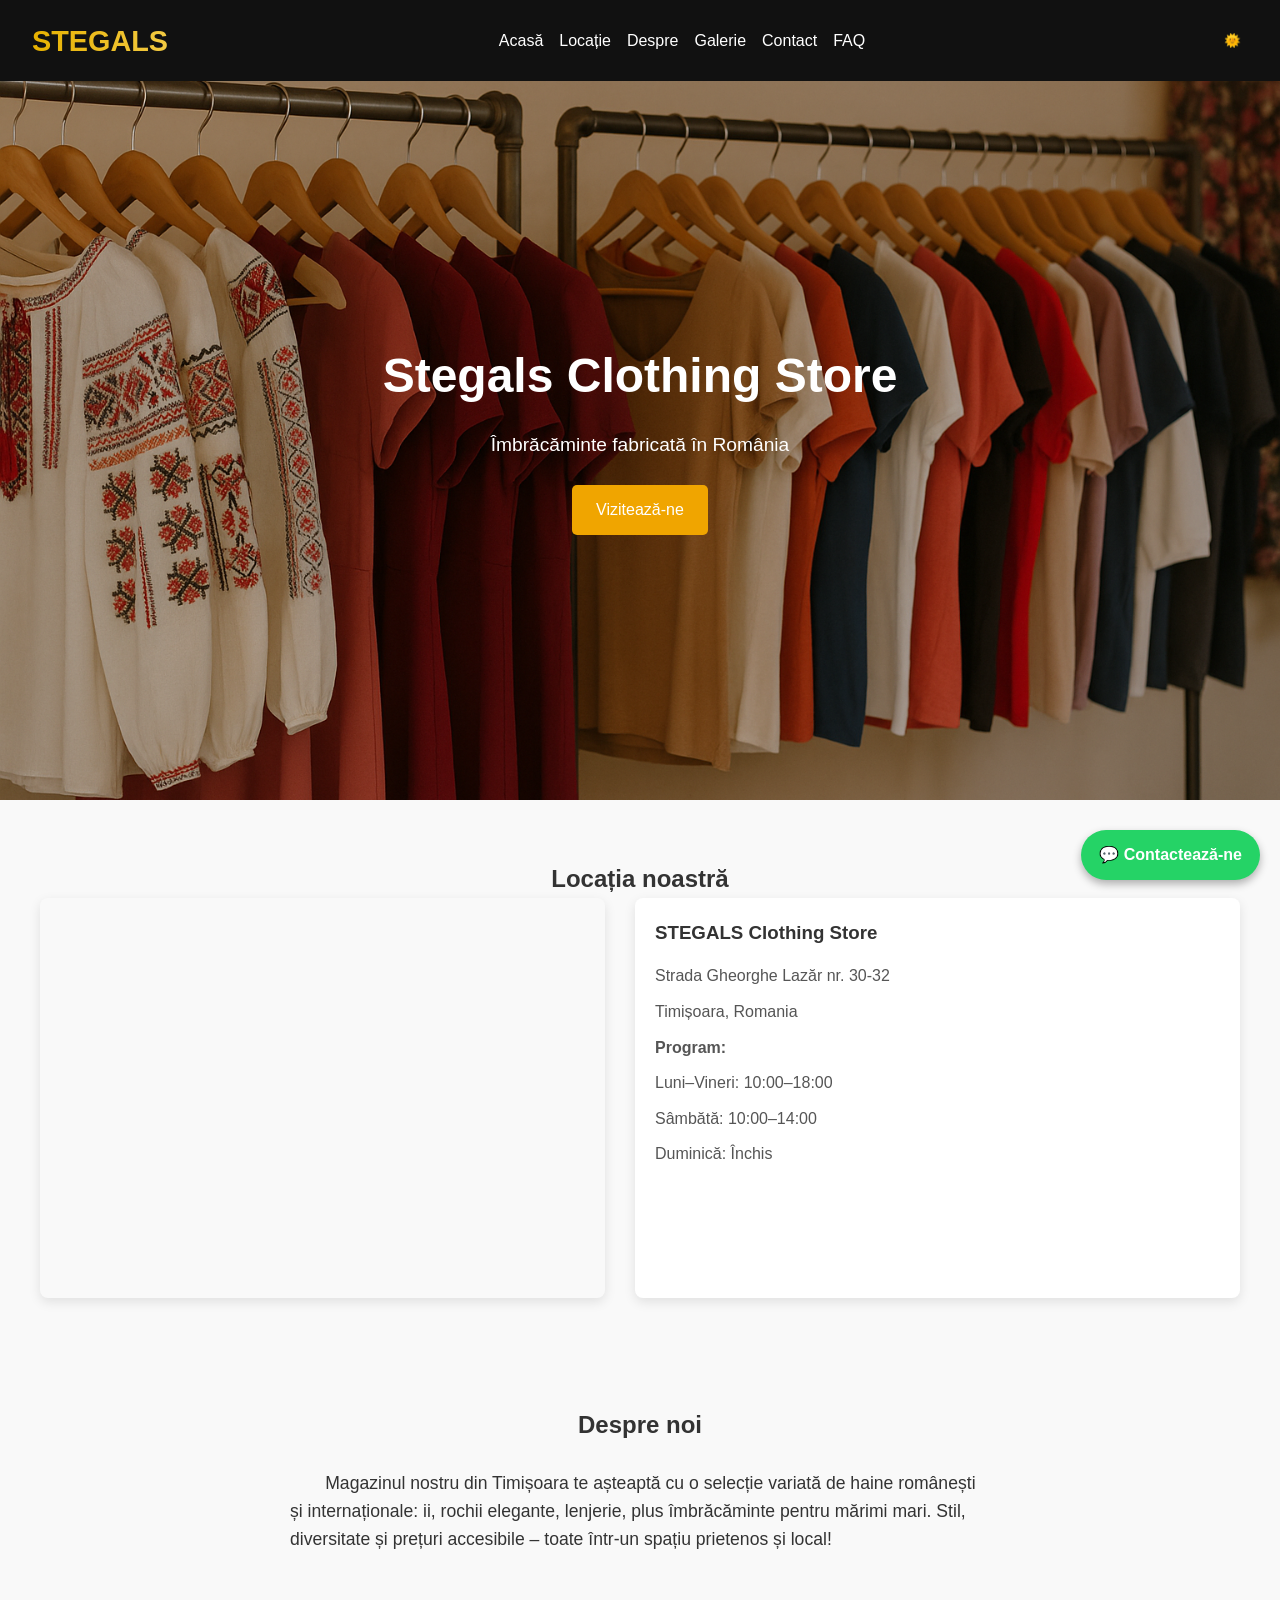
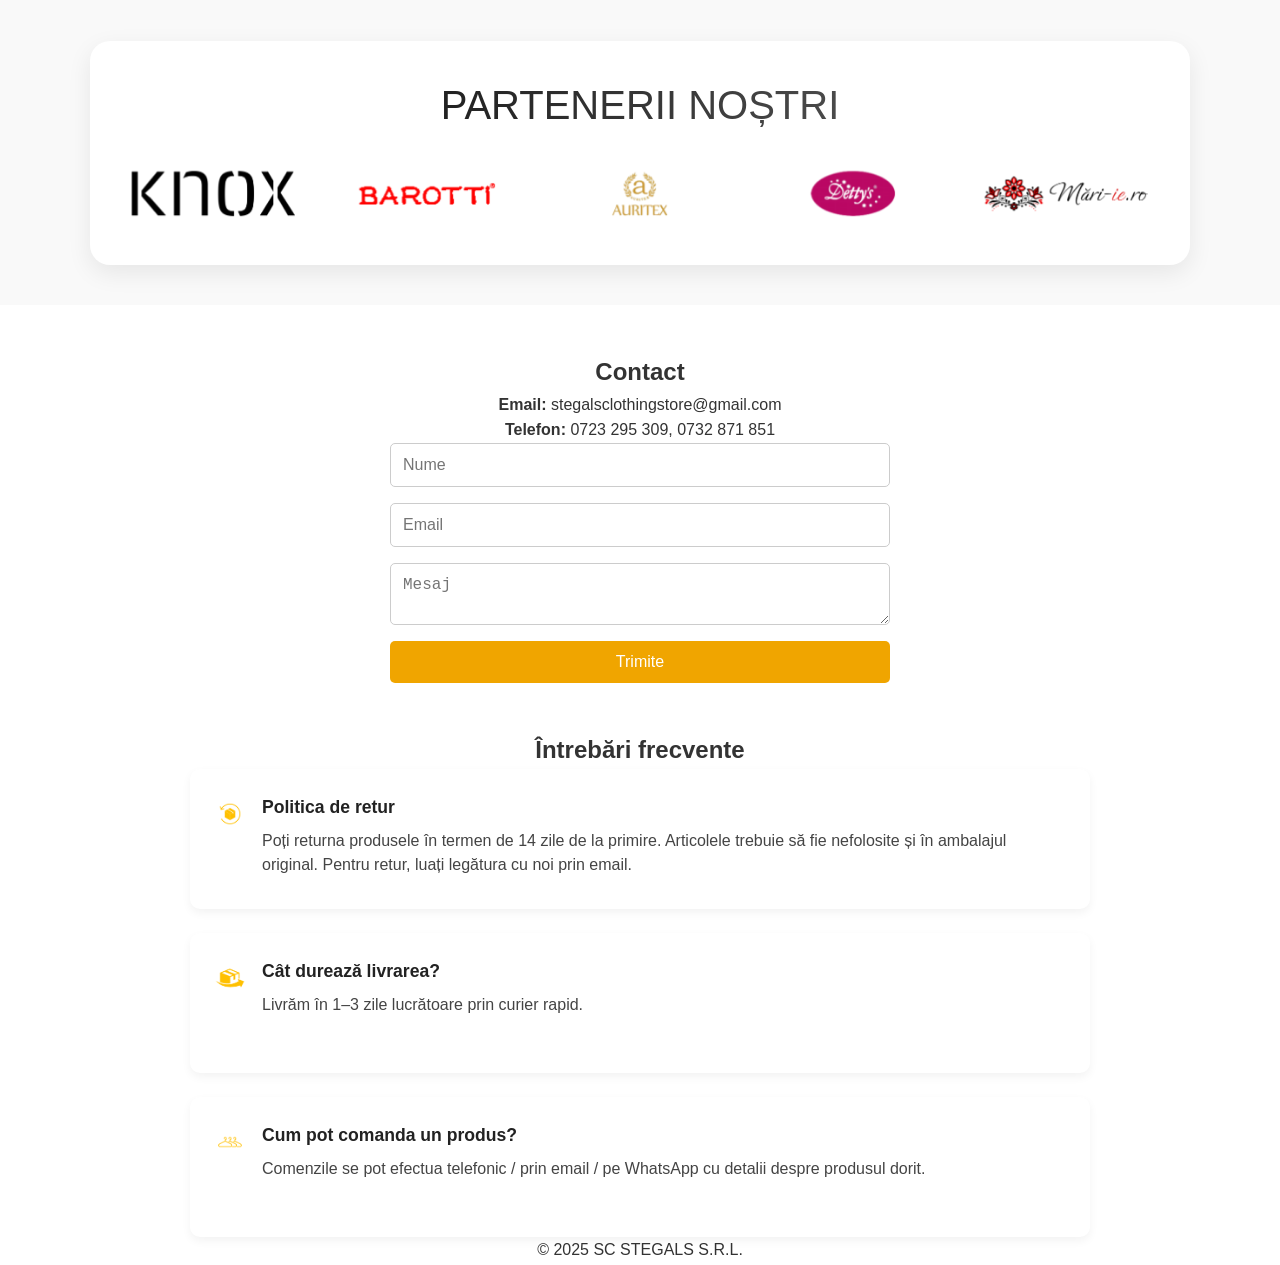
==== index.html @ 2f353198 "." ====
<!DOCTYPE html>
<html lang="ro">

<head>
  <meta charset="UTF-8" />
  <meta name="viewport" content="width=device-width, initial-scale=1.0" />
  <title>STEGALS</title>
  <link rel="stylesheet" href="styles.css" />
  <link rel="icon" type="image/png" href="transplogos.png" />
  <link href="https://cdn.jsdelivr.net/npm/aos@2.3.4/dist/aos.css" rel="stylesheet">
  <link rel="stylesheet" href="https://cdn.jsdelivr.net/npm/swiper@11/swiper-bundle.min.css" />
</head>

<body>
  <header class="navbar" data-aos="fade-down">
    <div class="logo">STEGALS</div>
    <nav class="nav-links">
      <a href="#home">Acasă</a>
      <a href="#location">Locație</a>
      <a href="#about">Despre</a>
      <a href="#galerie">Galerie</a>
      <a href="#contact">Contact</a>
      <a href="#faq">FAQ</a>
    </nav>
    <div class="nav-controls">
      <button id="darkToggle" class="dark-toggle" aria-label="Comută mod întunecat">🌞</button>
      <button class="hamburger mobile-only" aria-label="Deschide meniul">&#9776;</button>
    </div>
  </header>

  <!-- Mobile nav overlay -->
  <div class="mobile-nav-overlay" id="navOverlay"></div>

  <main>
    <!-- Hero Section -->
    <section id="home" class="hero" data-aos="fade-up">
      <div class="hero-content">
        <h1>Stegals Clothing Store</h1>
        <p>Îmbrăcăminte fabricată în România</p>
        <a href="#location" class="btn">Vizitează-ne</a>
      </div>
    </section>

    <!-- Location Section -->
    <section id="location" class="map-section" data-aos="zoom-in">
      <h2>Locația noastră</h2>
      <div class="map-container">
        <iframe src="https://www.google.com/maps/embed?pb=!1m18!1m12!1m3!1d2783.144431801724!2d21.2150742!3d45.7605737!2m3!1f0!2f0!3f0!3m2!1i1024!2i768!4f13.1!3m3!1m2!1s0x4745672cb29b4b4d%3A0xcd56ae5315463798!2sStegals!5e0!3m2!1sen!2sro!4v1620000000000!5m2!1sen!2sro" width="100%" height="400" style="border:0;" allowfullscreen loading="lazy"></iframe>
        <div class="location-info">
          <h3>STEGALS Clothing Store</h3>
          <p>Strada Gheorghe Lazăr nr. 30-32</p>
          <p>Timișoara, Romania</p>
          <p><strong>Program:</strong></p>
          <p>Luni–Vineri: 10:00–18:00</p>
          <p>Sâmbătă: 10:00–14:00</p>
          <p>Duminică: Închis</p>
        </div>
      </div>
    </section>

    <!-- About -->
    <section id="about" class="about" data-aos="fade-up">
      <h2>Despre noi</h2>
      <p>
        Magazinul nostru din Timișoara te așteaptă cu o selecție variată de haine românești și internaționale: ii, rochii elegante, lenjerie, plus îmbrăcăminte pentru mărimi mari. Stil, diversitate și prețuri accesibile – toate într-un spațiu prietenos și local!
      </p>
    </section>

    <!-- Brand Carousel -->
    <section id="brands" class="brand-carousel" data-aos="fade-up">
      <div class="carousel-card">
        <h2>PARTENERII NOȘTRI</h2>
        <div class="swiper mySwiper">
          <div class="swiper-wrapper">
            <div class="swiper-slide"><img src="piera.png" alt="Piera" /></div>
            <div class="swiper-slide"><img src="knox.png" alt="Knox" /></div>
            <div class="swiper-slide"><img src="barotti.png" alt="Barotti" /></div>
            <div class="swiper-slide"><img src="auritex.png" alt="Auritex" /></div>
            <div class="swiper-slide"><img src="dettys.png" alt="Dettys" /></div>
            <div class="swiper-slide"><img src="marie.png" alt="marie-ie" /></div>
            <div class="swiper-slide"><img src="torobisi.png" alt="Torobisi" /></div>
            <div class="swiper-slide"><img src="andu.png" alt="andu" /></div>
          </div>
        </div>
      </div>
    </section>

    <!-- Contact -->
    <section id="contact" class="contact" data-aos="fade-up">
      <h2>Contact</h2>
      <div class="contact-details">
        <p><strong>Email:</strong> <a href="mailto:stegalsclothingstore@gmail.com">stegalsclothingstore@gmail.com</a></p>
        <p><strong>Telefon:</strong> <a href="tel:0723295309">0723 295 309</a>, <a href="tel:0732871851">0732 871 851</a></p>
      </div>

      <div id="form-notification" class="notification hidden">
        <span id="notification-message"></span>
      </div>

      <form id="myForm" action="https://formspree.io/f/mldnzagr" method="POST">
        <input type="text" name="name" placeholder="Nume" required />
        <input type="email" name="email" placeholder="Email" required />
        <textarea name="message" placeholder="Mesaj" required></textarea>
        <button type="submit">Trimite</button>
      </form>
    </section>

    <!-- FAQ -->
    <section id="faq" class="faq">
      <h2 class="faq-h2">Întrebări frecvente</h2>
      <div class="faq-list">
        <div class="faq-item">
          <img src="return.png" alt="Return" class="faq-image">
          <div class="faq-text">
            <h3>Politica de retur</h3>
            <p>Poți returna produsele în termen de 14 zile de la primire. Articolele trebuie să fie nefolosite și în ambalajul original. Pentru retur, luați legătura cu noi prin email.</p>
          </div>
        </div>
        <div class="faq-item">
          <img src="shipping.png" alt="Delivery" class="faq-image">
          <div class="faq-text">
            <h3>Cât durează livrarea?</h3>
            <p>Livrăm în 1–3 zile lucrătoare prin curier rapid.</p>
          </div>
        </div>
        <div class="faq-item">
          <img src="produs.png" alt="Order" class="faq-image">
          <div class="faq-text">
            <h3>Cum pot comanda un produs?</h3>
            <p>Comenzile se pot efectua telefonic / prin email / pe WhatsApp cu detalii despre produsul dorit.</p>
          </div>
        </div>
      </div>
    </section>
  </main>

  <!-- Footer -->
  <footer style="text-align: center;">
    <p>&copy; 2025 SC STEGALS S.R.L.</p>
  </footer>

  <!-- WhatsApp CTA -->
  <a href="https://wa.me/40732871851" class="whatsapp-float" target="_blank" aria-label="Contactează-ne pe WhatsApp">
    💬 Contactează-ne
  </a>

  <!-- JS Dependencies -->
  <script src="https://cdn.jsdelivr.net/npm/aos@2.3.4/dist/aos.js"></script>
  <script src="https://cdn.jsdelivr.net/npm/swiper@11/swiper-bundle.min.js"></script>

  <!-- AOS Init -->
  <script>AOS.init();</script>

  <!-- Swiper Init -->
  <script>
    const swiper = new Swiper(".mySwiper", {
      slidesPerView: 3,
      spaceBetween: 30,
      loop: true,
      autoplay: {
        delay: 2000,
        disableOnInteraction: false,
      },
      grabCursor: true,
      simulateTouch: true,
      breakpoints: {
        640: { slidesPerView: 2 },
        768: { slidesPerView: 3 },
        1024: { slidesPerView: 5 },
      },
    });
  </script>

  <!-- Dark Mode Toggle -->
  <script>
    const toggle = document.getElementById("darkToggle");
    const body = document.body;

    if (localStorage.getItem("darkMode") === "true") {
      body.classList.add("dark");
      toggle.textContent = "🌙";
    }

    toggle.addEventListener("click", () => {
      body.classList.toggle("dark");
      const isDark = body.classList.contains("dark");
      toggle.textContent = isDark ? "🌙" : "🌞";
      localStorage.setItem("darkMode", isDark);
    });
  </script>

  <!-- Contact Form Handler -->
  <script>
    document.getElementById('myForm').addEventListener('submit', function (e) {
      e.preventDefault();
      const notification = document.getElementById('form-notification');
      const message = document.getElementById('notification-message');

      fetch(this.action, {
        method: 'POST',
        body: new FormData(this),
        headers: { 'Accept': 'application/json' }
      })
        .then(response => {
          if (response.ok) {
            notification.className = 'notification success show';
            message.textContent = 'Mesaj trimis cu succes! ✓';
            this.reset();
          } else {
            notification.className = 'notification error show';
            message.textContent = 'Eroare la trimitere. Încercați din nou.';
          }
          setTimeout(() => notification.classList.remove('show'), 5000);
        })
        .catch(() => {
          notification.className = 'notification error show';
          message.textContent = 'Eroare de conexiune. Încercați mai târziu.';
          setTimeout(() => notification.classList.remove('show'), 5000);
        });
    });
  </script>

  <!-- Mobile Nav Toggle -->
  <script>
    const hamburger = document.querySelector('.hamburger');
    const navLinks = document.querySelector('.nav-links');
    const navOverlay = document.getElementById('navOverlay');
    const navItems = document.querySelectorAll('.nav-links a');

    function toggleNav(open) {
      navLinks.classList.toggle('active', open);
      navOverlay.classList.toggle('active', open);
      document.body.style.overflow = open ? 'hidden' : '';
    }

    hamburger.addEventListener('click', () => {
      const isOpen = !navLinks.classList.contains('active');
      toggleNav(isOpen);
    });

    navOverlay.addEventListener('click', () => {
      toggleNav(false);
    });

    navItems.forEach(link => {
      link.addEventListener('click', () => {
        toggleNav(false);
      });
    });
  </script>

</body>

</html>
---- styles.css ----
/* Smooth Scroll */
html {
  scroll-behavior: smooth;
  scroll-padding-top: 80px; /* Keeps content from hiding under navbar */
}

/* Reset & Base */
*, *::before, *::after {
  margin: 0;
  padding: 0;
  box-sizing: border-box;
  transition: background-color 0.4s ease, color 0.4s ease, border-color 0.4s ease, box-shadow 0.4s ease, transform 0.3s ease;
}

body.dark .dark-toggle {
  background-image: url('moon.png') !important;
}
header.navbar {
  backface-visibility: hidden;
  transform: translateZ(0); /* or translate3d(0,0,0) */
}

body {
  font-family: 'Segoe UI', sans-serif;
  line-height: 1.6;
  color: #333;
  background-color: #fff;
  padding-top: 80px; /* Prevents hero being hidden by navbar */
}

a {
  text-decoration: none;
  color: inherit;
}

/* Navbar */
.navbar {
  position: fixed;
  top: 0;
  left: 0;
  width: 100%;
  z-index: 1000;
  display: flex;
  align-items: center;
  justify-content: space-between;
  background: #111;
  padding: 1.1rem 2rem;
  color: #fff;
}

.navbar-content {
  display: flex;
  align-items: center;
  justify-content: space-between;
  width: 100%;
}

.nav-left, .nav-right {
  flex: 1;
  display: flex;
  align-items: center;
}

.nav-center {
  flex: 1;
  display: flex;
  justify-content: center;
}

.nav-right {
  justify-content: flex-end;
}

.logo {
  font-size: 1.8rem;
  font-weight: bold;
  background: linear-gradient(90deg, #e7b100, #ffe385, #e7b100);
  background-size: 400% auto;
  background-clip: text;
  -webkit-background-clip: text;
  -webkit-text-fill-color: transparent;
  animation: shine 6s linear infinite;
}

.nav-links {
  list-style: none;
  display: flex;
  gap: 1.0rem;
  justify-content: right;
  padding-right: 20px;
}

.nav-links a {
  color: #fff;
}

.nav-links a:hover {
  color: #f0a500;
}

.dark-toggle {
  width: 32px;
  height: 32px;
  background-size: contain;
  background-repeat: no-repeat;
  background-position: center;
  border: none;
  cursor: pointer;
  background-color: transparent !important;

}



.dark-toggle:hover {
  transform: scale(1.1);
  opacity: 1;
}


/* Hero Section */
.hero {
  position: relative;
  background: url('lion.png') center/cover no-repeat;
  background-attachment: fixed;
  height: 80vh;
  display: flex;
  align-items: center;
  justify-content: center;
  text-align: center;
  color: white;
  padding: 2rem;
  scroll-margin-top: 80px;
}

.hero::after {
  content: '';
  position: absolute;
  inset: 0;
  background-color: rgba(0, 0, 0, 0);
  z-index: 0;
}

.hero-content {
  position: relative;
  z-index: 1;
  max-width: 600px;
}

.hero h1 {
  font-size: 3rem;
  margin-bottom: 1rem;
}

.hero p {
  font-size: 1.2rem;
  margin-bottom: 1.5rem;
}

.hero .btn,
.contact button {
  display: inline-block;
  padding: 0.75rem 1.5rem;
  background: #f0a500;
  color: #fff;
  border: none;
  border-radius: 5px;
  font-size: 1rem;
  cursor: pointer;
  position: relative;
  overflow: hidden;
  z-index: 1;
}

.hero .btn:hover,
.contact button:hover {
  background: #cf8600;
}

.hero .btn::after,
.contact button::after {
  content: "";
  position: absolute;
  top: 0;
  left: 0;
  width: 100%;
  height: 100%;
  background: radial-gradient(circle, #fff3, transparent 70%);
  transform: scale(0);
  transition: transform 0.4s ease;
  z-index: -1;
}

.hero .btn:hover::after,
.contact button:hover::after {
  transform: scale(2);
}

/* Scroll margin for all sections */
section {
  scroll-margin-top: 80px;
}

/* About Section */
.about {
  padding: 3rem 2rem;
  background: #f9f9f9;
  text-align: center;
}

.about h2 {
  margin-bottom: 1.5rem;
}

.about p {
  text-align: left;
  max-width: 700px;
  margin: 0 auto;
  font-size: 1.1rem;
  text-indent: 2em;
}

/* Contact Section */
.contact {
  padding: 3rem 2rem;
  text-align: center;
}

.contact form {
  max-width: 500px;
  margin: 0 auto;
  display: grid;
  gap: 1rem;
}

.contact input,
.contact textarea {
  padding: 0.75rem;
  border: 1px solid #ccc;
  border-radius: 5px;
  font-size: 1rem;
}

/* Map Section */
.map-section {
  padding: 60px 20px;
  background: #f9f9f9;
  text-align: center;
}

.map-container {
  max-width: 1200px;
  margin: 0 auto;
  display: flex;
  flex-wrap: wrap;
  gap: 30px;
  justify-content: center;
}

.map-container iframe {
  flex: 1;
  min-width: 300px;
  border-radius: 8px;
  box-shadow: 0 4px 12px rgba(0, 0, 0, 0.1);
}

.location-info {
  flex: 1;
  min-width: 300px;
  text-align: left;
  padding: 20px;
  background: white;
  border-radius: 8px;
  box-shadow: 0 4px 12px rgba(0, 0, 0, 0.1);
}

.location-info h3 {
  color: #333;
  margin-bottom: 15px;
}

.location-info p {
  margin: 10px 0;
  color: #555;
}

/* FAQ Section */
.faq-list {
  display: grid;
  gap: 1.5rem;
  max-width: 900px;
  margin: 0 auto;
}

.faq-item {
  display: flex;
  align-items: flex-start;
  gap: 1rem;
  background: white;
  padding: 1.5rem;
  border-radius: 10px;
  box-shadow: 0 4px 10px rgba(0,0,0,0.05);
  min-height: 140px;
}

.faq-image {
  width: 32px;
  height: 32px;
  margin-top: 5px;
}

.faq-text h3 {
  margin: 0 0 0.5rem;
  font-size: 1.1rem;
  font-weight: 600;
  color: #222;
}

.faq-text p {
  margin: 0;
  color: #444;
  font-size: 1rem;
  line-height: 1.5;
}

.faq-h2{
  display: flex;
  justify-content: center;
}


/* WhatsApp Floating Button */
.whatsapp-float {
  position: fixed;
  bottom: 20px;
  right: 20px;
  background-color: #25D366;
  color: white;
  padding: 12px 18px;
  border-radius: 30px;
  font-weight: bold;
  text-decoration: none;
  box-shadow: 0 4px 8px rgba(0, 0, 0, 0.3);
  transition: background-color 0.3s ease;
  z-index: 1000;
}

.whatsapp-float:hover {
  background-color: #1DA851;
}

/* Dark Mode Styling */
body.dark {
  background-color: #121212;
  color: #eee;
}

body.dark .navbar {
  background: #1e1e1e;
}

body.dark .nav-links a {
  color: #eee;
}

body.dark .nav-links a:hover {
  color: #f0a500;
}

body.dark .hero::after {
  background-color: rgba(0, 0, 0, 0.4);
}

body.dark .location-info p {
  color: #ffffff;
}

body.dark .about,
body.dark .map-section,
body.dark .contact,
body.dark .faq {
  background: #181818;
  color: #ddd;
}

body.dark .faq-item {
  background: #222;
  color: #eee;
  box-shadow: 0 4px 10px rgba(0, 0, 0, 0.2);
}

body.dark .faq-text h3 {
  color: #f0a500;
}

body.dark .faq-text p {
  color: #ccc;
}

body.dark .contact input,
body.dark .contact textarea {
  background-color: #222;
  color: #eee;
  border-color: #444;
}

body.dark .location-info {
  background: #222;
  color: #ddd;
}

body.dark .location-info h3 {
  color: #f0a500;
}

body.dark .btn,
body.dark button {
  background: #f0a500;
  color: #000;
}

body.dark .btn:hover,
body.dark button:hover {
  background: hsl(39, 100%, 41%);
}

body.dark .faq h2 {
  color: #f0a500;
}

/* Dark Mode for Brand Carousel */
body.dark .brand-carousel {
   background: linear-gradient(to top, #181818,#181818,  #181818);
  padding: 2rem 0;
}

body.dark .brand-carousel h2 {
  color: #181818;
}

body.dark .swiper-slide img {
  filter: grayscale(0%) brightness(1);
}

body.dark .swiper-slide img:hover {
  filter: grayscale(0%) brightness(1);
}


@keyframes shine {
  0% {
    background-position: -200% 0;
  }
  100% {
    background-position: 200% 0;
  }
}

.notification {
  position: fixed;
  top: 20px;
  right: 20px;
  padding: 15px 25px;
  border-radius: 5px;
  color: white;
  font-weight: bold;
  box-shadow: 0 4px 8px rgba(0, 0, 0, 0.1);
  z-index: 1000;
  opacity: 0;
}

.notification.success {
  background: #ab9f3f;
}

.notification.error {
  background: #F44336;
}

.notification.show {
  opacity: 1;
}

.hidden {
  display: none;
}

.brand-carousel {
  padding: 40px 20px;
  background-color: #f9f9f9;
  text-align: center;
}

.brand-carousel h2 {
  font-size: 2rem;
  margin-bottom: 20px;
}

.swiper-slide {
  display: flex;
  justify-content: center;
  align-items: center;
}

.swiper-slide img {
  max-width: 180px;
  max-height: 200px;
  object-fit: contain;
  filter: blackscale(100%);
  transition: filter 0.3s;
}

.swiper-slide img:hover {
  filter: grayscale(0%);
}


/* Card Styling for Brand Carousel */
.carousel-card {
  background-color: #ffffff;
  padding: 2rem;
  border-radius: 20px;
  box-shadow: 0 8px 24px rgba(0, 0, 0, 0.08);
  max-width: 1100px;
  margin: 0 auto;
  text-align: center;
  transition: background-color 0.4s ease, box-shadow 0.4s ease;
}

.carousel-card h2 {
  font-size: 2.5rem;
  font-weight: 300;
  margin-bottom: 1.5rem;
  background: linear-gradient(90deg, #000000, #6b6b6b, #000000);
  background-size: 200% auto;
  background-clip: text;
  -webkit-background-clip: text;
  -webkit-text-fill-color: transparent;
}


body.dark .carousel-card {
  background-color: #ffffff;
  box-shadow: 0 8px 24px rgba(255, 255, 255, 0.05);
}

body.dark .carousel-card h2 {
  color: #181818;
}
/* Responsive menu setup */
.nav-controls {
  display: flex;
  align-items: center;
  gap: 1rem;
}
.hamburger {
  display: none;
  font-size: 1.5rem;
  background: none;
  border: none;
  cursor: pointer;
  color: #FFA500; /* orange or white depending on background */
}

@media (max-width: 768px) {
  .hamburger {
    display: block;
  }
}
/* Make nav links responsive */
@media (max-width: 768px) {
  .nav-links {
    display: none;
    flex-direction: column;
    gap: 1rem;
    position: absolute;
    top: 60px;
    right: 10px;
    background-color: rgba(50, 50, 50, 0.95); /* dark transparent */
    color: white;
    padding: 1rem;
    border-radius: 0.5rem;
    box-shadow: 0 0 10px rgba(0,0,0,0.2);
    z-index: 1000;
  }

  /* Show it when menu is open */
  .nav-links.active {
    display: flex;
  }

  /* Make links white and visible */
  .nav-links a {
    color: white;
    text-decoration: none;
  }
}


/* Add overlay behind mobile nav */
.mobile-nav-overlay {
  display: none;
  position: fixed;
  inset: 0;
  background: rgba(0, 0, 0, 0.6);
  z-index: 998;
}

.mobile-nav-overlay.active {
  display: block;
}
.mobile-nav-overlay {
  display: none;
  position: fixed;
  inset: 0;
  background: rgba(0, 0, 0, 0.6);
  z-index: 998;
}

.mobile-nav-overlay.active {
  display: block;
}

.nav-links {
  transition: opacity 0.3s ease;
}

.swiper-slide img {
  max-width: 100%;
  height: auto;
  object-fit: contain;
  padding: 10px;
}
/* By default, show everything */

.mobile-only {
  display: inline-block;
}

/* Hide mobile-only elements on larger screens */
@media (min-width: 768px) {
  .mobile-only {
    display: none;
  }
}

@media screen and (min-width: 768px) {
  .mobile-menu {
    display: none;
  }
}
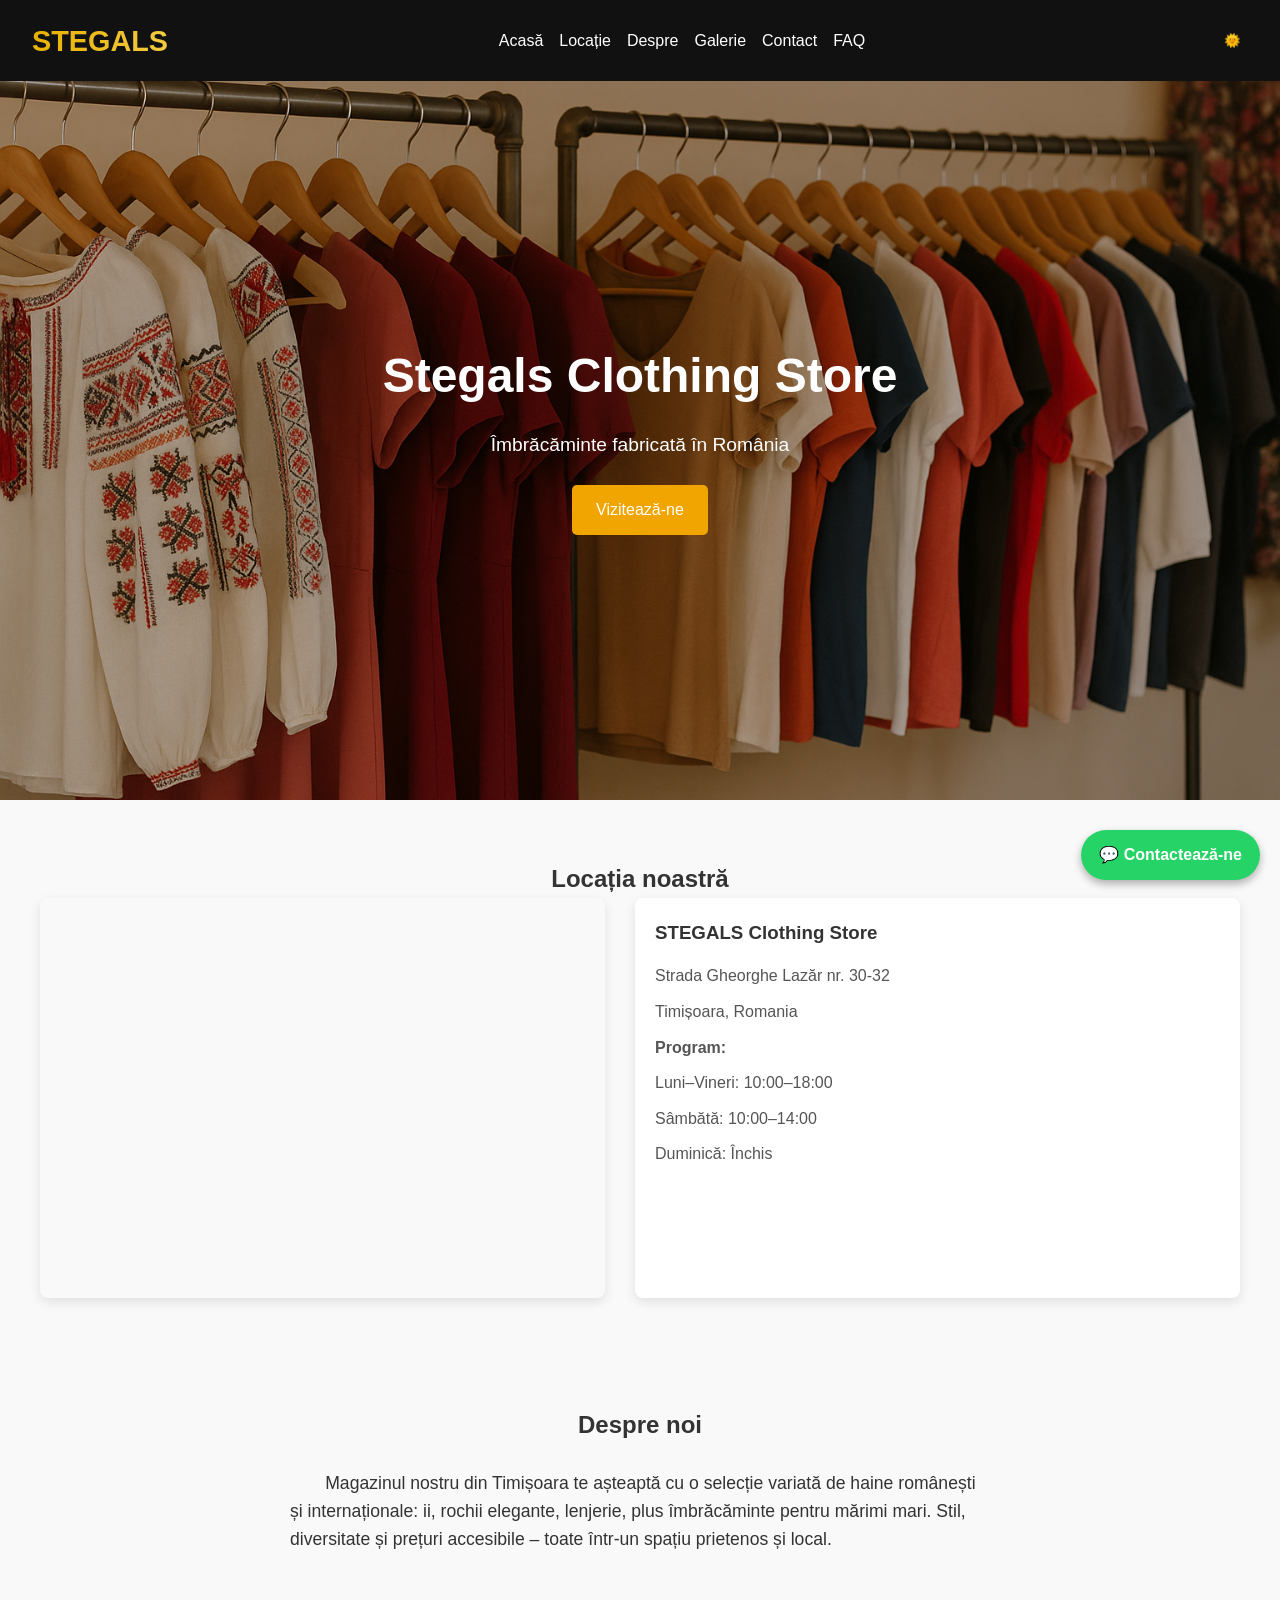
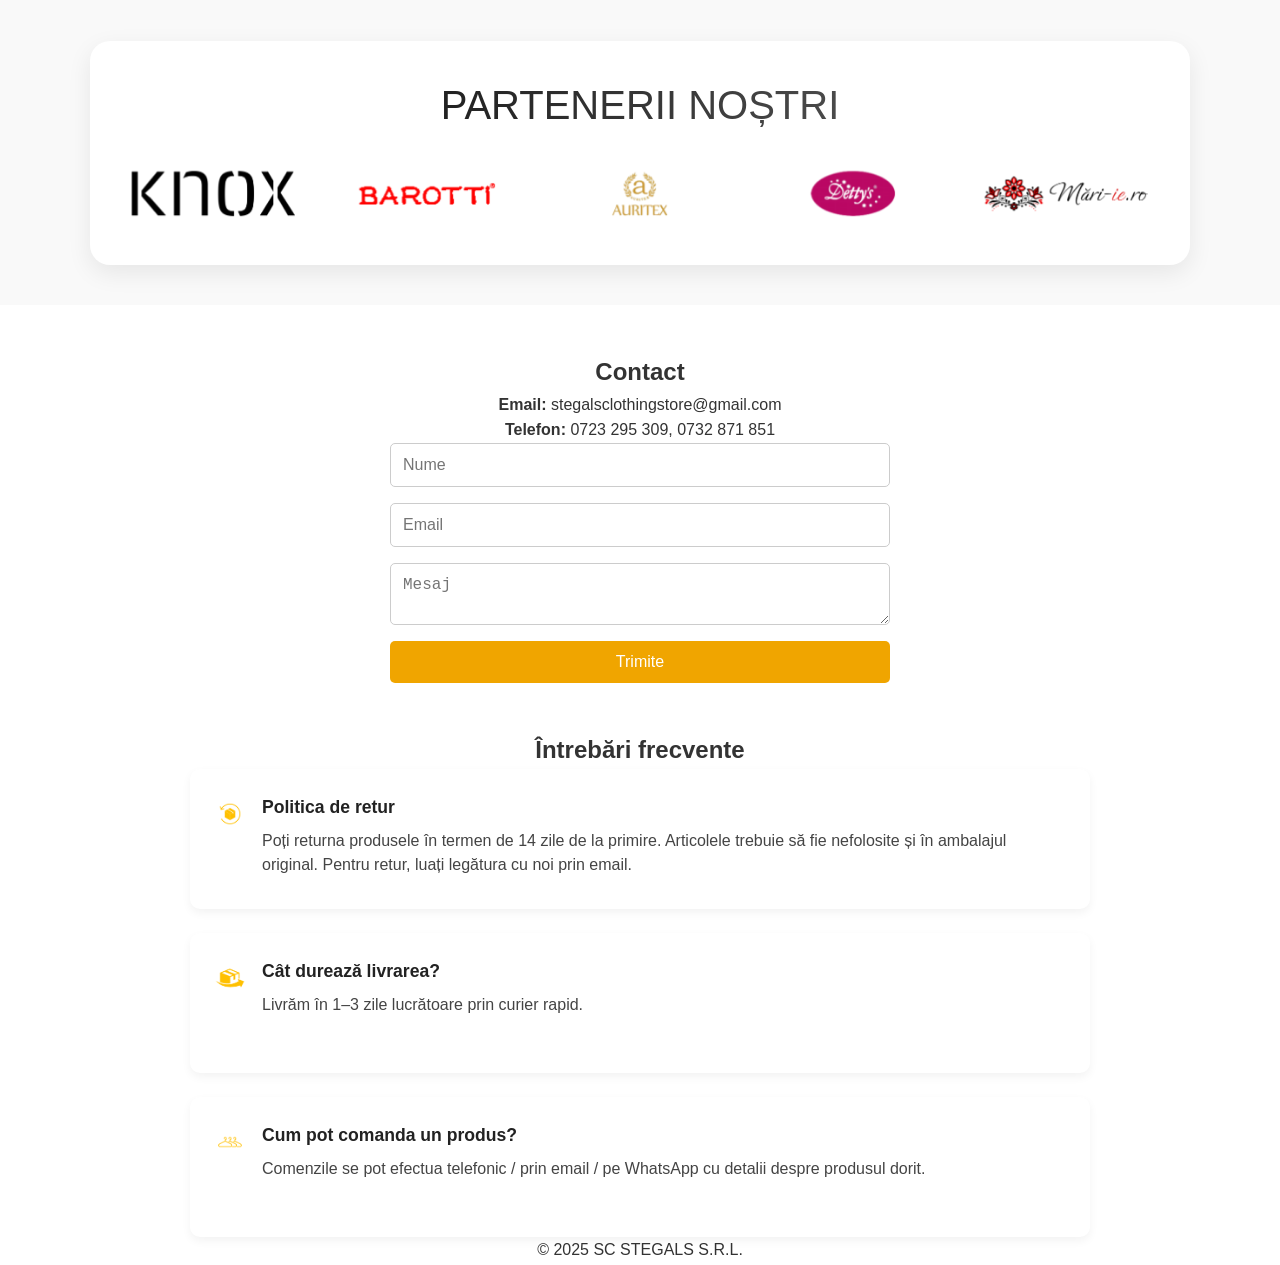
==== commit eb36bf75: "." ====
--- a/index.html
+++ b/index.html
@@ -23,16 +23,12 @@
       <a href="#faq">FAQ</a>
     </nav>
     <div class="nav-controls">
-      <button id="darkToggle" class="dark-toggle" aria-label="Comută mod întunecat">🌞</button>
-      <button class="hamburger mobile-only" aria-label="Deschide meniul">&#9776;</button>
-    </div>
+  <button id="darkToggle" class="dark-toggle" aria-label="Comută mod întunecat">🌞</button>
+  <button class="hamburger" aria-label="Deschide meniul">&#9776;</button>
+</div>  
   </header>
 
-  <!-- Mobile nav overlay -->
-  <div class="mobile-nav-overlay" id="navOverlay"></div>
-
   <main>
-    <!-- Hero Section -->
     <section id="home" class="hero" data-aos="fade-up">
       <div class="hero-content">
         <h1>Stegals Clothing Store</h1>
@@ -41,7 +37,6 @@
       </div>
     </section>
 
-    <!-- Location Section -->
     <section id="location" class="map-section" data-aos="zoom-in">
       <h2>Locația noastră</h2>
       <div class="map-container">
@@ -58,15 +53,13 @@
       </div>
     </section>
 
-    <!-- About -->
     <section id="about" class="about" data-aos="fade-up">
       <h2>Despre noi</h2>
       <p>
-        Magazinul nostru din Timișoara te așteaptă cu o selecție variată de haine românești și internaționale: ii, rochii elegante, lenjerie, plus îmbrăcăminte pentru mărimi mari. Stil, diversitate și prețuri accesibile – toate într-un spațiu prietenos și local!
+        Magazinul nostru din Timișoara te așteaptă cu o selecție variată de haine românești și internaționale: ii, rochii elegante, lenjerie, plus îmbrăcăminte pentru mărimi mari. Stil, diversitate și prețuri accesibile – toate într-un spațiu prietenos și local.
       </p>
     </section>
 
-    <!-- Brand Carousel -->
     <section id="brands" class="brand-carousel" data-aos="fade-up">
       <div class="carousel-card">
         <h2>PARTENERII NOȘTRI</h2>
@@ -85,7 +78,6 @@
       </div>
     </section>
 
-    <!-- Contact -->
     <section id="contact" class="contact" data-aos="fade-up">
       <h2>Contact</h2>
       <div class="contact-details">
@@ -105,7 +97,6 @@
       </form>
     </section>
 
-    <!-- FAQ -->
     <section id="faq" class="faq">
       <h2 class="faq-h2">Întrebări frecvente</h2>
       <div class="faq-list">
@@ -134,24 +125,62 @@
     </section>
   </main>
 
-  <!-- Footer -->
   <footer style="text-align: center;">
     <p>&copy; 2025 SC STEGALS S.R.L.</p>
   </footer>
 
-  <!-- WhatsApp CTA -->
+  <script src="https://cdn.jsdelivr.net/npm/aos@2.3.4/dist/aos.js"></script>
+  <script>AOS.init();</script>
+  <script>
+    const toggle = document.getElementById("darkToggle");
+    const body = document.body;
+
+    if (localStorage.getItem("darkMode") === "true") {
+      body.classList.add("dark");
+      toggle.textContent = "🌙";
+    }
+
+    toggle.addEventListener("click", () => {
+      body.classList.toggle("dark");
+      const isDark = body.classList.contains("dark");
+      toggle.textContent = isDark ? "🌙" : "🌞";
+      localStorage.setItem("darkMode", isDark);
+    });
+
+    document.getElementById('myForm').addEventListener('submit', function(e) {
+      e.preventDefault();
+      const notification = document.getElementById('form-notification');
+      const message = document.getElementById('notification-message');
+
+      fetch(this.action, {
+        method: 'POST',
+        body: new FormData(this),
+        headers: { 'Accept': 'application/json' }
+      })
+      .then(response => {
+        if (response.ok) {
+          notification.className = 'notification success show';
+          message.textContent = 'Mesaj trimis cu succes! ✓';
+          this.reset();
+        } else {
+          notification.className = 'notification error show';
+          message.textContent = 'Eroare la trimitere. Încercați din nou.';
+        }
+        setTimeout(() => notification.classList.remove('show'), 5000);
+      })
+      .catch(() => {
+        notification.className = 'notification error show';
+        message.textContent = 'Eroare de conexiune. Încercați mai târziu.';
+        setTimeout(() => notification.classList.remove('show'), 5000);
+      });
+    });
+  </script>
+
   <a href="https://wa.me/40732871851" class="whatsapp-float" target="_blank" aria-label="Contactează-ne pe WhatsApp">
     💬 Contactează-ne
   </a>
 
-  <!-- JS Dependencies -->
-  <script src="https://cdn.jsdelivr.net/npm/aos@2.3.4/dist/aos.js"></script>
   <script src="https://cdn.jsdelivr.net/npm/swiper@11/swiper-bundle.min.js"></script>
-
-  <!-- AOS Init -->
-  <script>AOS.init();</script>
-
-  <!-- Swiper Init -->
   <script>
     const swiper = new Swiper(".mySwiper", {
       slidesPerView: 3,
@@ -170,85 +199,15 @@
       },
     });
   </script>
-
-  <!-- Dark Mode Toggle -->
   <script>
-    const toggle = document.getElementById("darkToggle");
-    const body = document.body;
-
-    if (localStorage.getItem("darkMode") === "true") {
-      body.classList.add("dark");
-      toggle.textContent = "🌙";
-    }
-
-    toggle.addEventListener("click", () => {
-      body.classList.toggle("dark");
-      const isDark = body.classList.contains("dark");
-      toggle.textContent = isDark ? "🌙" : "🌞";
-      localStorage.setItem("darkMode", isDark);
-    });
-  </script>
-
-  <!-- Contact Form Handler -->
-  <script>
-    document.getElementById('myForm').addEventListener('submit', function (e) {
-      e.preventDefault();
-      const notification = document.getElementById('form-notification');
-      const message = document.getElementById('notification-message');
-
-      fetch(this.action, {
-        method: 'POST',
-        body: new FormData(this),
-        headers: { 'Accept': 'application/json' }
-      })
-        .then(response => {
-          if (response.ok) {
-            notification.className = 'notification success show';
-            message.textContent = 'Mesaj trimis cu succes! ✓';
-            this.reset();
-          } else {
-            notification.className = 'notification error show';
-            message.textContent = 'Eroare la trimitere. Încercați din nou.';
-          }
-          setTimeout(() => notification.classList.remove('show'), 5000);
-        })
-        .catch(() => {
-          notification.className = 'notification error show';
-          message.textContent = 'Eroare de conexiune. Încercați mai târziu.';
-          setTimeout(() => notification.classList.remove('show'), 5000);
-        });
-    });
-  </script>
-
-  <!-- Mobile Nav Toggle -->
-  <script>
-    const hamburger = document.querySelector('.hamburger');
-    const navLinks = document.querySelector('.nav-links');
-    const navOverlay = document.getElementById('navOverlay');
-    const navItems = document.querySelectorAll('.nav-links a');
-
-    function toggleNav(open) {
-      navLinks.classList.toggle('active', open);
-      navOverlay.classList.toggle('active', open);
-      document.body.style.overflow = open ? 'hidden' : '';
-    }
-
-    hamburger.addEventListener('click', () => {
-      const isOpen = !navLinks.classList.contains('active');
-      toggleNav(isOpen);
-    });
-
-    navOverlay.addEventListener('click', () => {
-      toggleNav(false);
-    });
-
-    navItems.forEach(link => {
-      link.addEventListener('click', () => {
-        toggleNav(false);
-      });
-    });
-  </script>
+  const hamburger = document.querySelector('.hamburger');
+  const navLinks = document.querySelector('.nav-links');
+
+  hamburger.addEventListener('click', () => {
+    navLinks.classList.toggle('active');
+  });
+</script>
 
 </body>
 
-</html>
+</html>
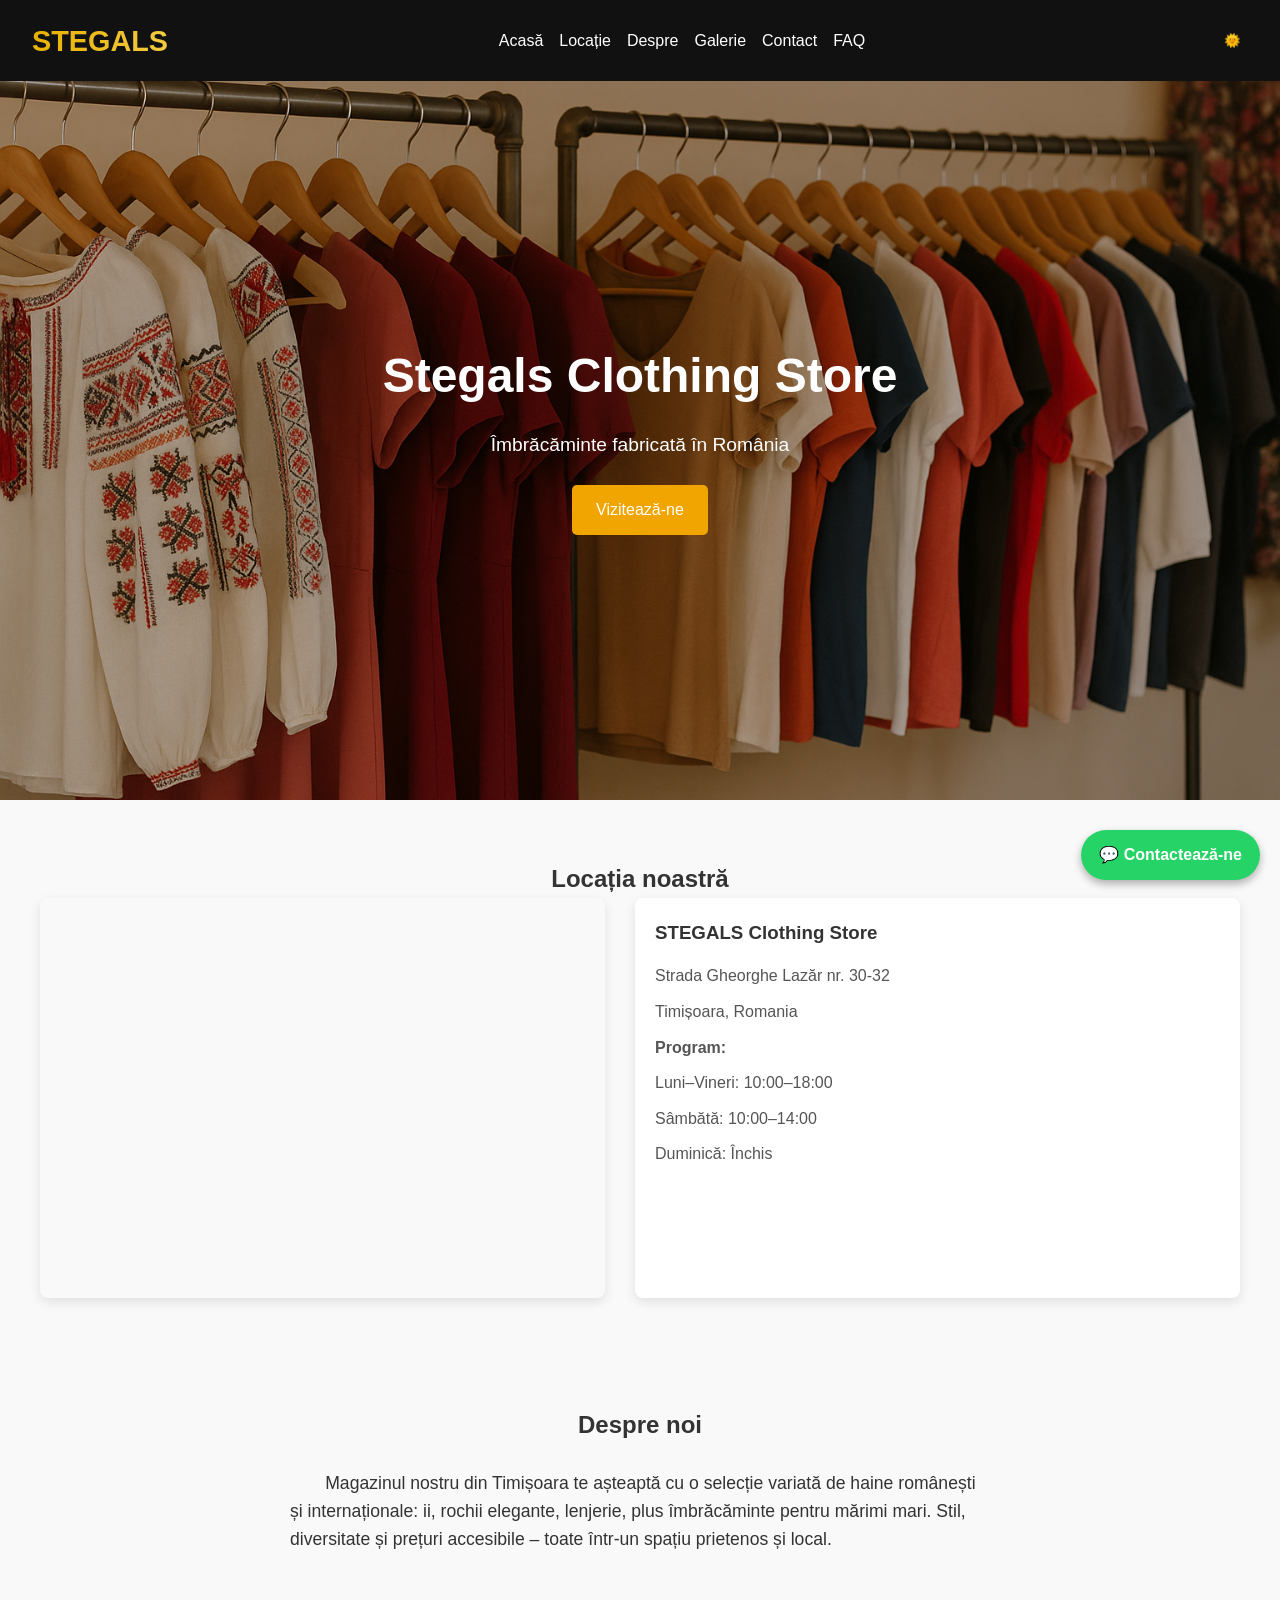
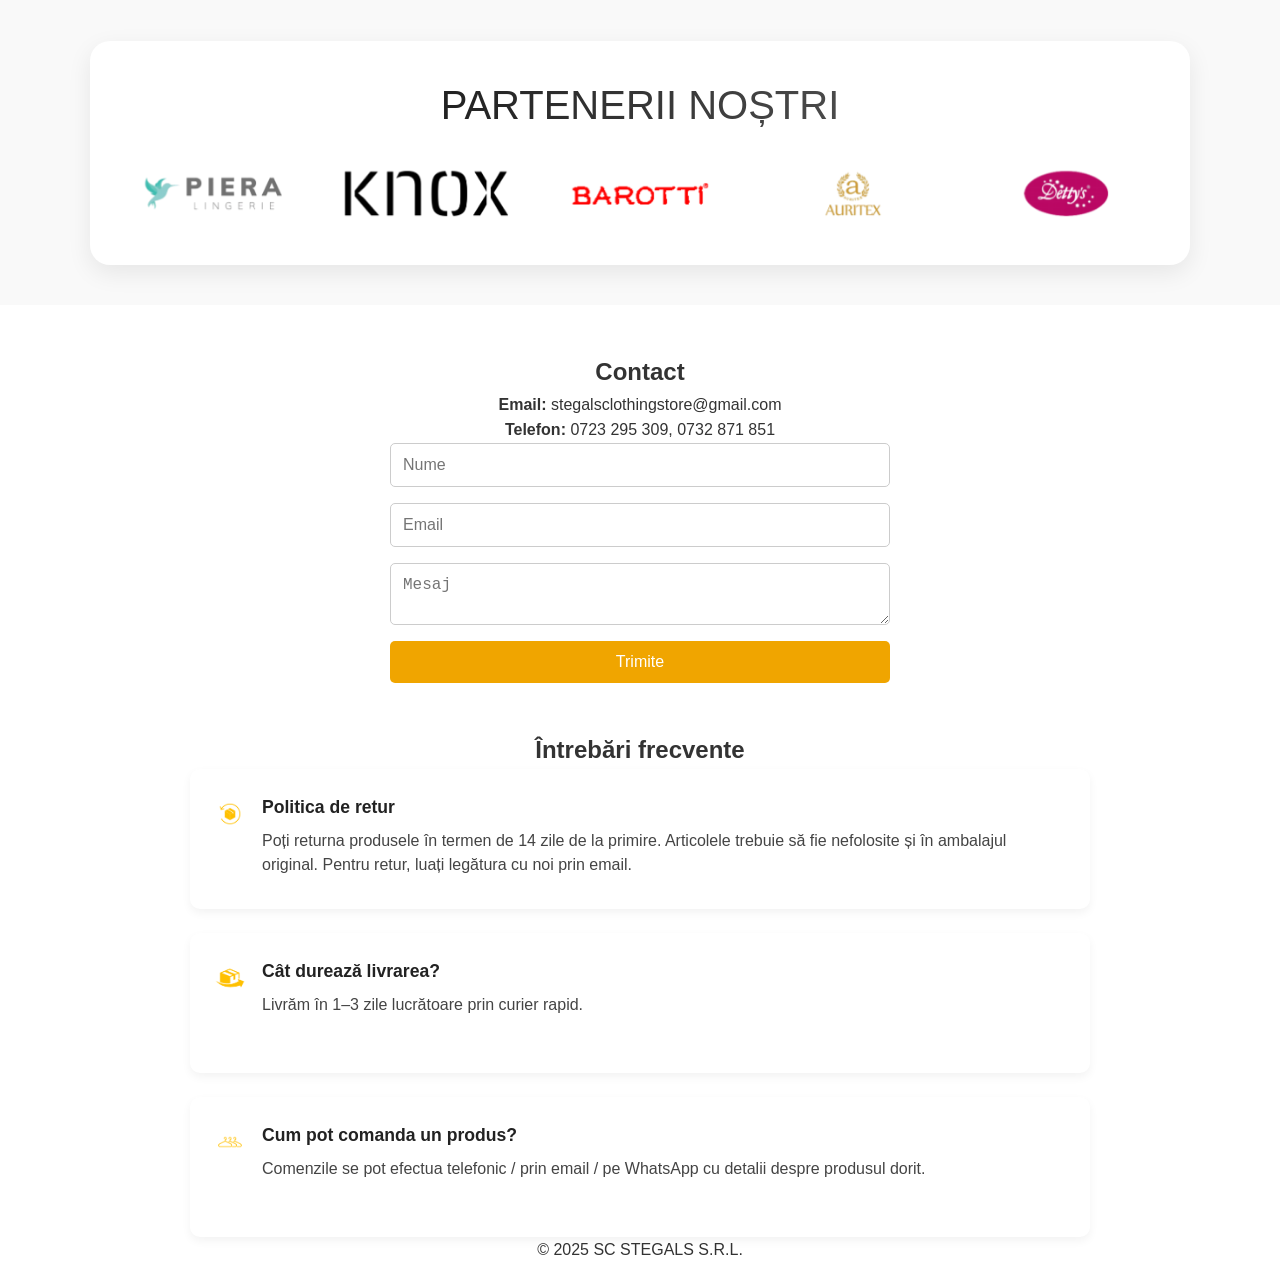
==== commit 86384432: "." ====
--- a/index.html
+++ b/index.html
@@ -22,10 +22,7 @@
       <a href="#contact">Contact</a>
       <a href="#faq">FAQ</a>
     </nav>
-    <div class="nav-controls">
-  <button id="darkToggle" class="dark-toggle" aria-label="Comută mod întunecat">🌞</button>
-  <button class="hamburger" aria-label="Deschide meniul">&#9776;</button>
-</div>  
+    <button id="darkToggle" class="dark-toggle" aria-label="Comută mod întunecat">🌞</button>
   </header>
 
   <main>
--- a/styles.css
+++ b/styles.css
@@ -627,25 +627,7 @@
 
 .swiper-slide img {
   max-width: 100%;
-  height: auto;
+  height: 100%;
   object-fit: contain;
   padding: 10px;
 }
-/* By default, show everything */
-
-.mobile-only {
-  display: inline-block;
-}
-
-/* Hide mobile-only elements on larger screens */
-@media (min-width: 768px) {
-  .mobile-only {
-    display: none;
-  }
-}
-
-@media screen and (min-width: 768px) {
-  .mobile-menu {
-    display: none;
-  }
-}
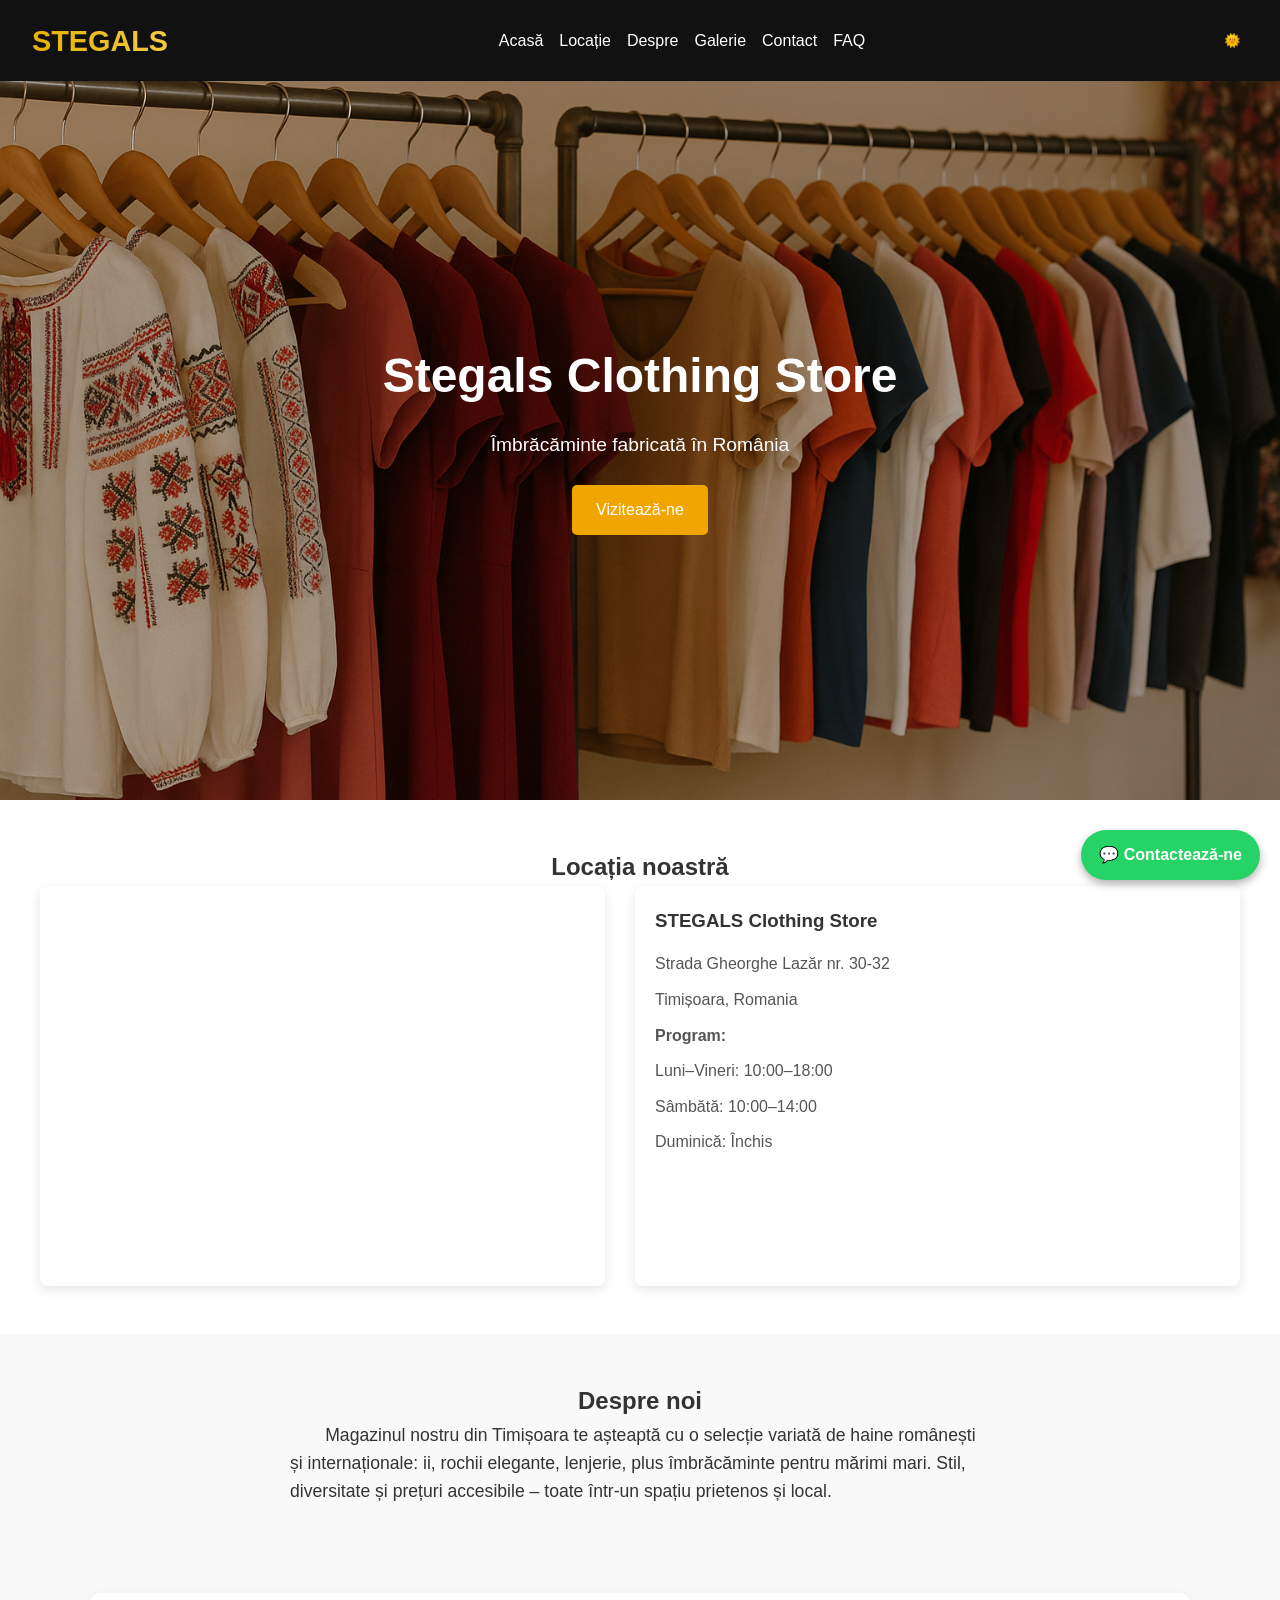
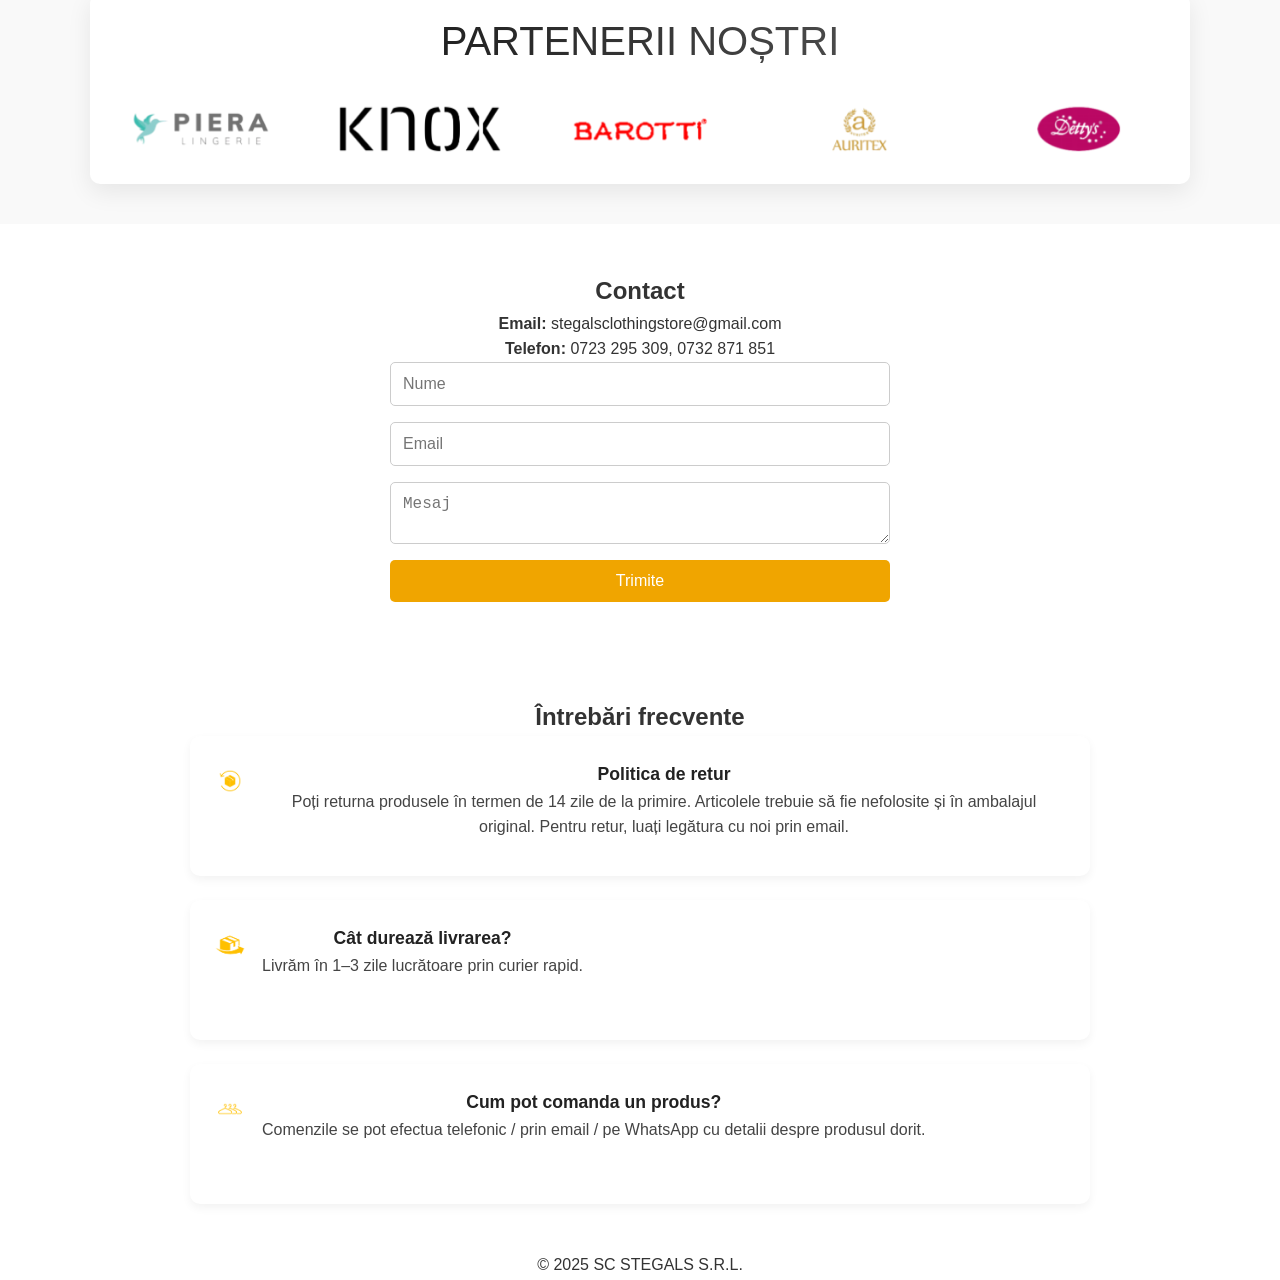
==== commit 811d53a6: "." ====
--- a/index.html
+++ b/index.html
@@ -1,14 +1,30 @@
 <!DOCTYPE html>
 <html lang="ro">
-
 <head>
   <meta charset="UTF-8" />
   <meta name="viewport" content="width=device-width, initial-scale=1.0" />
   <title>STEGALS</title>
+
+  <!-- Styles -->
   <link rel="stylesheet" href="styles.css" />
-  <link rel="icon" type="image/png" href="transplogos.png" />
   <link href="https://cdn.jsdelivr.net/npm/aos@2.3.4/dist/aos.css" rel="stylesheet">
   <link rel="stylesheet" href="https://cdn.jsdelivr.net/npm/swiper@11/swiper-bundle.min.css" />
+
+  <!-- Favicon -->
+  <link rel="icon" type="image/png" href="transplogos.png" />
+
+  <!-- Open Graph Meta Tags (controls preview in Google/Facebook) -->
+  <meta property="og:title" content="STEGALS Clothing Store" />
+  <meta property="og:description" content="Clothing store in Timișoara – Strada Gheorghe Lazăr nr. 30-32. Stylish fashion for all." />
+  <meta property="og:image" content="https://stegals.ro/images/og-image.png" />
+  <meta property="og:url" content="https://stegals.ro/" />
+  <meta property="og:type" content="website" />
+
+  <!-- Twitter Card Meta Tags (optional, but recommended) -->
+  <meta name="twitter:card" content="summary_large_image" />
+  <meta name="twitter:title" content="STEGALS Clothing Store" />
+  <meta name="twitter:description" content="Clothing store in Timișoara – Strada Gheorghe Lazăr nr. 30-32." />
+  <meta name="twitter:image" content="https://stegals.ro/images/og-image.png" />
 </head>
 
 <body>
--- a/styles.css
+++ b/styles.css
@@ -1,10 +1,9 @@
-/* Smooth Scroll */
+/* ========== Base Reset & Smooth Scroll ========== */
 html {
   scroll-behavior: smooth;
-  scroll-padding-top: 80px; /* Keeps content from hiding under navbar */
-}
-
-/* Reset & Base */
+  scroll-padding-top: 80px;
+}
+
 *, *::before, *::after {
   margin: 0;
   padding: 0;
@@ -12,20 +11,12 @@
   transition: background-color 0.4s ease, color 0.4s ease, border-color 0.4s ease, box-shadow 0.4s ease, transform 0.3s ease;
 }
 
-body.dark .dark-toggle {
-  background-image: url('moon.png') !important;
-}
-header.navbar {
-  backface-visibility: hidden;
-  transform: translateZ(0); /* or translate3d(0,0,0) */
-}
-
 body {
   font-family: 'Segoe UI', sans-serif;
   line-height: 1.6;
   color: #333;
   background-color: #fff;
-  padding-top: 80px; /* Prevents hero being hidden by navbar */
+  padding-top: 80px;
 }
 
 a {
@@ -33,26 +24,28 @@
   color: inherit;
 }
 
-/* Navbar */
+/* ========== Navbar ========== */
 .navbar {
   position: fixed;
   top: 0;
   left: 0;
   width: 100%;
   z-index: 1000;
-  display: flex;
-  align-items: center;
-  justify-content: space-between;
   background: #111;
   padding: 1.1rem 2rem;
+  display: flex;
+  justify-content: space-between;
+  align-items: center;
   color: #fff;
+  backface-visibility: hidden;
+  transform: translateZ(0);
 }
 
 .navbar-content {
   display: flex;
-  align-items: center;
   justify-content: space-between;
   width: 100%;
+  align-items: center;
 }
 
 .nav-left, .nav-right {
@@ -61,14 +54,14 @@
   align-items: center;
 }
 
+.nav-right {
+  justify-content: flex-end;
+}
+
 .nav-center {
   flex: 1;
   display: flex;
   justify-content: center;
-}
-
-.nav-right {
-  justify-content: flex-end;
 }
 
 .logo {
@@ -83,11 +76,11 @@
 }
 
 .nav-links {
+  display: flex;
   list-style: none;
-  display: flex;
-  gap: 1.0rem;
-  justify-content: right;
+  gap: 1rem;
   padding-right: 20px;
+  transition: opacity 0.3s ease;
 }
 
 .nav-links a {
@@ -98,37 +91,117 @@
   color: #f0a500;
 }
 
+/* Hamburger Menu */
+.nav-controls {
+  display: flex;
+  align-items: center;
+  gap: 1rem;
+}
+
+.hamburger {
+  display: none;
+  font-size: 1.5rem;
+  background: none;
+  border: none;
+  cursor: pointer;
+  color: #FFA500;
+}
+
+/* Mobile Nav */
+@media (max-width: 1200px) {
+  .hamburger {
+    display: block;
+  }
+
+.swiper-slide img {
+    max-width: 90px;
+    max-height: 70px;
+    padding: 3px;
+  }
+
+.carousel-card {
+  background-color: #ffffff;
+  padding: 2rem;
+  border-radius: 20px;
+  box-shadow: 0 8px 24px rgba(0, 0, 0, 0.08);
+  max-width: 1100px;
+  margin: 0 auto;
+  text-align: center;
+}
+
+  .swiper-slide img {
+  max-width: 180px;
+  max-height: 200px;
+  object-fit: contain;
+  padding: 40px;
+  filter: none;
+  transition: filter 0.3s ease;
+}
+
+
+  .nav-links {
+    display: none;
+    flex-direction: column;
+    gap: 1rem;
+    position: absolute;
+    top: 100%;
+    right: 0;
+    width: 220px;
+    background: #1e1e1e;
+    padding: 1rem;
+    border-radius: 0.5rem;
+    box-shadow: 0 8px 24px rgba(0, 0, 0, 0.25);
+    pointer-events: none;
+    opacity: 0;
+    transform: translateY(10px);
+  }
+
+  .nav-links.active {
+    display: flex;
+    pointer-events: auto;
+    opacity: 1;
+    transform: translateY(0);
+  }
+}
+
+.mobile-nav-overlay {
+  display: none;
+  position: fixed;
+  inset: 0;
+  background: rgba(0, 0, 0, 0.6);
+  z-index: 998;
+}
+
+.mobile-nav-overlay.active {
+  display: block;
+}
+
+/* ========== Dark Mode Toggle ========== */
 .dark-toggle {
   width: 32px;
   height: 32px;
   background-size: contain;
   background-repeat: no-repeat;
   background-position: center;
+  background-color: transparent !important;
   border: none;
   cursor: pointer;
-  background-color: transparent !important;
-
-}
-
-
+}
 
 .dark-toggle:hover {
   transform: scale(1.1);
-  opacity: 1;
-}
-
-
-/* Hero Section */
+}
+
+/* ========== Hero Section ========== */
 .hero {
-  position: relative;
-  background: url('lion.png') center/cover no-repeat;
-  background-attachment: fixed;
+  background: url('lion.png') center/cover no-repeat fixed;
   height: 80vh;
   display: flex;
   align-items: center;
   justify-content: center;
   text-align: center;
   color: white;
+  position: relative;
   padding: 2rem;
   scroll-margin-top: 80px;
 }
@@ -157,6 +230,7 @@
   margin-bottom: 1.5rem;
 }
 
+/* ========== Buttons ========== */
 .hero .btn,
 .contact button {
   display: inline-block;
@@ -181,10 +255,8 @@
 .contact button::after {
   content: "";
   position: absolute;
-  top: 0;
-  left: 0;
-  width: 100%;
-  height: 100%;
+  top: 0; left: 0;
+  width: 100%; height: 100%;
   background: radial-gradient(circle, #fff3, transparent 70%);
   transform: scale(0);
   transition: transform 0.4s ease;
@@ -196,36 +268,29 @@
   transform: scale(2);
 }
 
-/* Scroll margin for all sections */
+/* ========== Sections ========== */
 section {
   scroll-margin-top: 80px;
 }
 
-/* About Section */
+.about, .contact, .map-section, .faq {
+  padding: 3rem 2rem;
+  text-align: center;
+}
+
 .about {
-  padding: 3rem 2rem;
   background: #f9f9f9;
-  text-align: center;
-}
-
-.about h2 {
-  margin-bottom: 1.5rem;
 }
 
 .about p {
   text-align: left;
   max-width: 700px;
   margin: 0 auto;
+  text-indent: 2em;
   font-size: 1.1rem;
-  text-indent: 2em;
-}
-
-/* Contact Section */
-.contact {
-  padding: 3rem 2rem;
-  text-align: center;
-}
-
+}
+
+/* ========== Contact Form ========== */
 .contact form {
   max-width: 500px;
   margin: 0 auto;
@@ -241,13 +306,7 @@
   font-size: 1rem;
 }
 
-/* Map Section */
-.map-section {
-  padding: 60px 20px;
-  background: #f9f9f9;
-  text-align: center;
-}
-
+/* ========== Map Section ========== */
 .map-container {
   max-width: 1200px;
   margin: 0 auto;
@@ -267,11 +326,11 @@
 .location-info {
   flex: 1;
   min-width: 300px;
-  text-align: left;
-  padding: 20px;
   background: white;
   border-radius: 8px;
+  padding: 20px;
   box-shadow: 0 4px 12px rgba(0, 0, 0, 0.1);
+  text-align: left;
 }
 
 .location-info h3 {
@@ -284,7 +343,12 @@
   color: #555;
 }
 
-/* FAQ Section */
+body.dark .location-info p {
+  margin: 10px 0;
+  color: #ffffff;
+}
+
+/* ========== FAQ Section ========== */
 .faq-list {
   display: grid;
   gap: 1.5rem;
@@ -294,7 +358,6 @@
 
 .faq-item {
   display: flex;
-  align-items: flex-start;
   gap: 1rem;
   background: white;
   padding: 1.5rem;
@@ -310,181 +373,17 @@
 }
 
 .faq-text h3 {
-  margin: 0 0 0.5rem;
   font-size: 1.1rem;
   font-weight: 600;
   color: #222;
 }
 
 .faq-text p {
-  margin: 0;
+  font-size: 1rem;
   color: #444;
-  font-size: 1rem;
-  line-height: 1.5;
-}
-
-.faq-h2{
-  display: flex;
-  justify-content: center;
-}
-
-
-/* WhatsApp Floating Button */
-.whatsapp-float {
-  position: fixed;
-  bottom: 20px;
-  right: 20px;
-  background-color: #25D366;
-  color: white;
-  padding: 12px 18px;
-  border-radius: 30px;
-  font-weight: bold;
-  text-decoration: none;
-  box-shadow: 0 4px 8px rgba(0, 0, 0, 0.3);
-  transition: background-color 0.3s ease;
-  z-index: 1000;
-}
-
-.whatsapp-float:hover {
-  background-color: #1DA851;
-}
-
-/* Dark Mode Styling */
-body.dark {
-  background-color: #121212;
-  color: #eee;
-}
-
-body.dark .navbar {
-  background: #1e1e1e;
-}
-
-body.dark .nav-links a {
-  color: #eee;
-}
-
-body.dark .nav-links a:hover {
-  color: #f0a500;
-}
-
-body.dark .hero::after {
-  background-color: rgba(0, 0, 0, 0.4);
-}
-
-body.dark .location-info p {
-  color: #ffffff;
-}
-
-body.dark .about,
-body.dark .map-section,
-body.dark .contact,
-body.dark .faq {
-  background: #181818;
-  color: #ddd;
-}
-
-body.dark .faq-item {
-  background: #222;
-  color: #eee;
-  box-shadow: 0 4px 10px rgba(0, 0, 0, 0.2);
-}
-
-body.dark .faq-text h3 {
-  color: #f0a500;
-}
-
-body.dark .faq-text p {
-  color: #ccc;
-}
-
-body.dark .contact input,
-body.dark .contact textarea {
-  background-color: #222;
-  color: #eee;
-  border-color: #444;
-}
-
-body.dark .location-info {
-  background: #222;
-  color: #ddd;
-}
-
-body.dark .location-info h3 {
-  color: #f0a500;
-}
-
-body.dark .btn,
-body.dark button {
-  background: #f0a500;
-  color: #000;
-}
-
-body.dark .btn:hover,
-body.dark button:hover {
-  background: hsl(39, 100%, 41%);
-}
-
-body.dark .faq h2 {
-  color: #f0a500;
-}
-
-/* Dark Mode for Brand Carousel */
-body.dark .brand-carousel {
-   background: linear-gradient(to top, #181818,#181818,  #181818);
-  padding: 2rem 0;
-}
-
-body.dark .brand-carousel h2 {
-  color: #181818;
-}
-
-body.dark .swiper-slide img {
-  filter: grayscale(0%) brightness(1);
-}
-
-body.dark .swiper-slide img:hover {
-  filter: grayscale(0%) brightness(1);
-}
-
-
-@keyframes shine {
-  0% {
-    background-position: -200% 0;
-  }
-  100% {
-    background-position: 200% 0;
-  }
-}
-
-.notification {
-  position: fixed;
-  top: 20px;
-  right: 20px;
-  padding: 15px 25px;
-  border-radius: 5px;
-  color: white;
-  font-weight: bold;
-  box-shadow: 0 4px 8px rgba(0, 0, 0, 0.1);
-  z-index: 1000;
-  opacity: 0;
-}
-
-.notification.success {
-  background: #ab9f3f;
-}
-
-.notification.error {
-  background: #F44336;
-}
-
-.notification.show {
-  opacity: 1;
-}
-
-.hidden {
-  display: none;
-}
-
+}
+
+/* ========== Brand Carousel ========== */
 .brand-carousel {
   padding: 40px 20px;
   background-color: #f9f9f9;
@@ -506,29 +405,27 @@
   max-width: 180px;
   max-height: 200px;
   object-fit: contain;
-  filter: blackscale(100%);
-  transition: filter 0.3s;
+  padding: 10px;
+  filter: none;
+  transition: filter 0.3s ease;
 }
 
 .swiper-slide img:hover {
-  filter: grayscale(0%);
-}
-
-
-/* Card Styling for Brand Carousel */
+  filter: none;
+}
+
 .carousel-card {
   background-color: #ffffff;
-  padding: 2rem;
-  border-radius: 20px;
+  padding: 1rem;
+  border-radius: 10px;
   box-shadow: 0 8px 24px rgba(0, 0, 0, 0.08);
   max-width: 1100px;
   margin: 0 auto;
   text-align: center;
-  transition: background-color 0.4s ease, box-shadow 0.4s ease;
 }
 
 .carousel-card h2 {
-  font-size: 2.5rem;
+  font-size: clamp(1.5rem, 5vw, 2.5rem);
   font-weight: 300;
   margin-bottom: 1.5rem;
   background: linear-gradient(90deg, #000000, #6b6b6b, #000000);
@@ -538,96 +435,101 @@
   -webkit-text-fill-color: transparent;
 }
 
+/* ========== WhatsApp Floating Button ========== */
+.whatsapp-float {
+  position: fixed;
+  bottom: 20px;
+  right: 20px;
+  background: #25D366;
+  color: #fff;
+  padding: 12px 18px;
+  border-radius: 30px;
+  font-weight: bold;
+  box-shadow: 0 4px 8px rgba(0, 0, 0, 0.3);
+  z-index: 1000;
+}
+
+.whatsapp-float:hover {
+  background: #1DA851;
+}
+
+/* ========== Notifications ========== */
+.notification {
+  position: fixed;
+  top: 20px;
+  right: 20px;
+  padding: 15px 25px;
+  border-radius: 5px;
+  font-weight: bold;
+  color: white;
+  z-index: 1000;
+  opacity: 0;
+  box-shadow: 0 4px 8px rgba(0, 0, 0, 0.1);
+}
+
+.notification.show {
+  opacity: 1;
+}
+
+.notification.success { background: #ab9f3f; }
+.notification.error { background: #F44336; }
+
+.hidden {
+  display: none;
+}
+
+/* ========== Dark Mode ========== */
+body.dark {
+  background-color: #121212;
+  color: #eee;
+}
+
+body.dark .navbar { background: #1e1e1e; }
+body.dark .nav-links a { color: #eee; }
+body.dark .nav-links a:hover { color: #f0a500; }
+body.dark .hero::after { background-color: rgba(0, 0, 0, 0.4); }
+
+body.dark .about,
+body.dark .map-section,
+body.dark .contact,
+body.dark .faq {
+  background: #181818;
+  color: #ddd;
+}
+
+body.dark .faq-item,
+body.dark .location-info,
+body.dark .contact input,
+body.dark .contact textarea {
+  background: #222;
+  color: #eee;
+  border-color: #444;
+}
+
+body.dark .faq-text h3 { color: #f0a500; }
+body.dark .faq-text p { color: #ccc; }
+body.dark .location-info h3 { color: #f0a500; }
+
+body.dark .btn,
+body.dark button {
+  background: #f0a500;
+  color: #000;
+}
+
+body.dark .btn:hover,
+body.dark button:hover {
+  background: hsl(39, 100%, 41%);
+}
 
 body.dark .carousel-card {
-  background-color: #ffffff;
+  background: #ffffff;
   box-shadow: 0 8px 24px rgba(255, 255, 255, 0.05);
 }
 
-body.dark .carousel-card h2 {
-  color: #181818;
-}
-/* Responsive menu setup */
-.nav-controls {
-  display: flex;
-  align-items: center;
-  gap: 1rem;
-}
-.hamburger {
-  display: none;
-  font-size: 1.5rem;
-  background: none;
-  border: none;
-  cursor: pointer;
-  color: #FFA500; /* orange or white depending on background */
-}
-
-@media (max-width: 768px) {
-  .hamburger {
-    display: block;
-  }
-}
-/* Make nav links responsive */
-@media (max-width: 768px) {
-  .nav-links {
-    display: none;
-    flex-direction: column;
-    gap: 1rem;
-    position: absolute;
-    top: 60px;
-    right: 10px;
-    background-color: rgba(50, 50, 50, 0.95); /* dark transparent */
-    color: white;
-    padding: 1rem;
-    border-radius: 0.5rem;
-    box-shadow: 0 0 10px rgba(0,0,0,0.2);
-    z-index: 1000;
-  }
-
-  /* Show it when menu is open */
-  .nav-links.active {
-    display: flex;
-  }
-
-  /* Make links white and visible */
-  .nav-links a {
-    color: white;
-    text-decoration: none;
-  }
-}
-
-
-/* Add overlay behind mobile nav */
-.mobile-nav-overlay {
-  display: none;
-  position: fixed;
-  inset: 0;
-  background: rgba(0, 0, 0, 0.6);
-  z-index: 998;
-}
-
-.mobile-nav-overlay.active {
-  display: block;
-}
-.mobile-nav-overlay {
-  display: none;
-  position: fixed;
-  inset: 0;
-  background: rgba(0, 0, 0, 0.6);
-  z-index: 998;
-}
-
-.mobile-nav-overlay.active {
-  display: block;
-}
-
-.nav-links {
-  transition: opacity 0.3s ease;
-}
-
-.swiper-slide img {
-  max-width: 100%;
-  height: 100%;
-  object-fit: contain;
-  padding: 10px;
-}
+body.dark .swiper-slide img {
+  filter: none;
+}
+
+body.dark .brand-carousel {
+  background: #181818;
+}
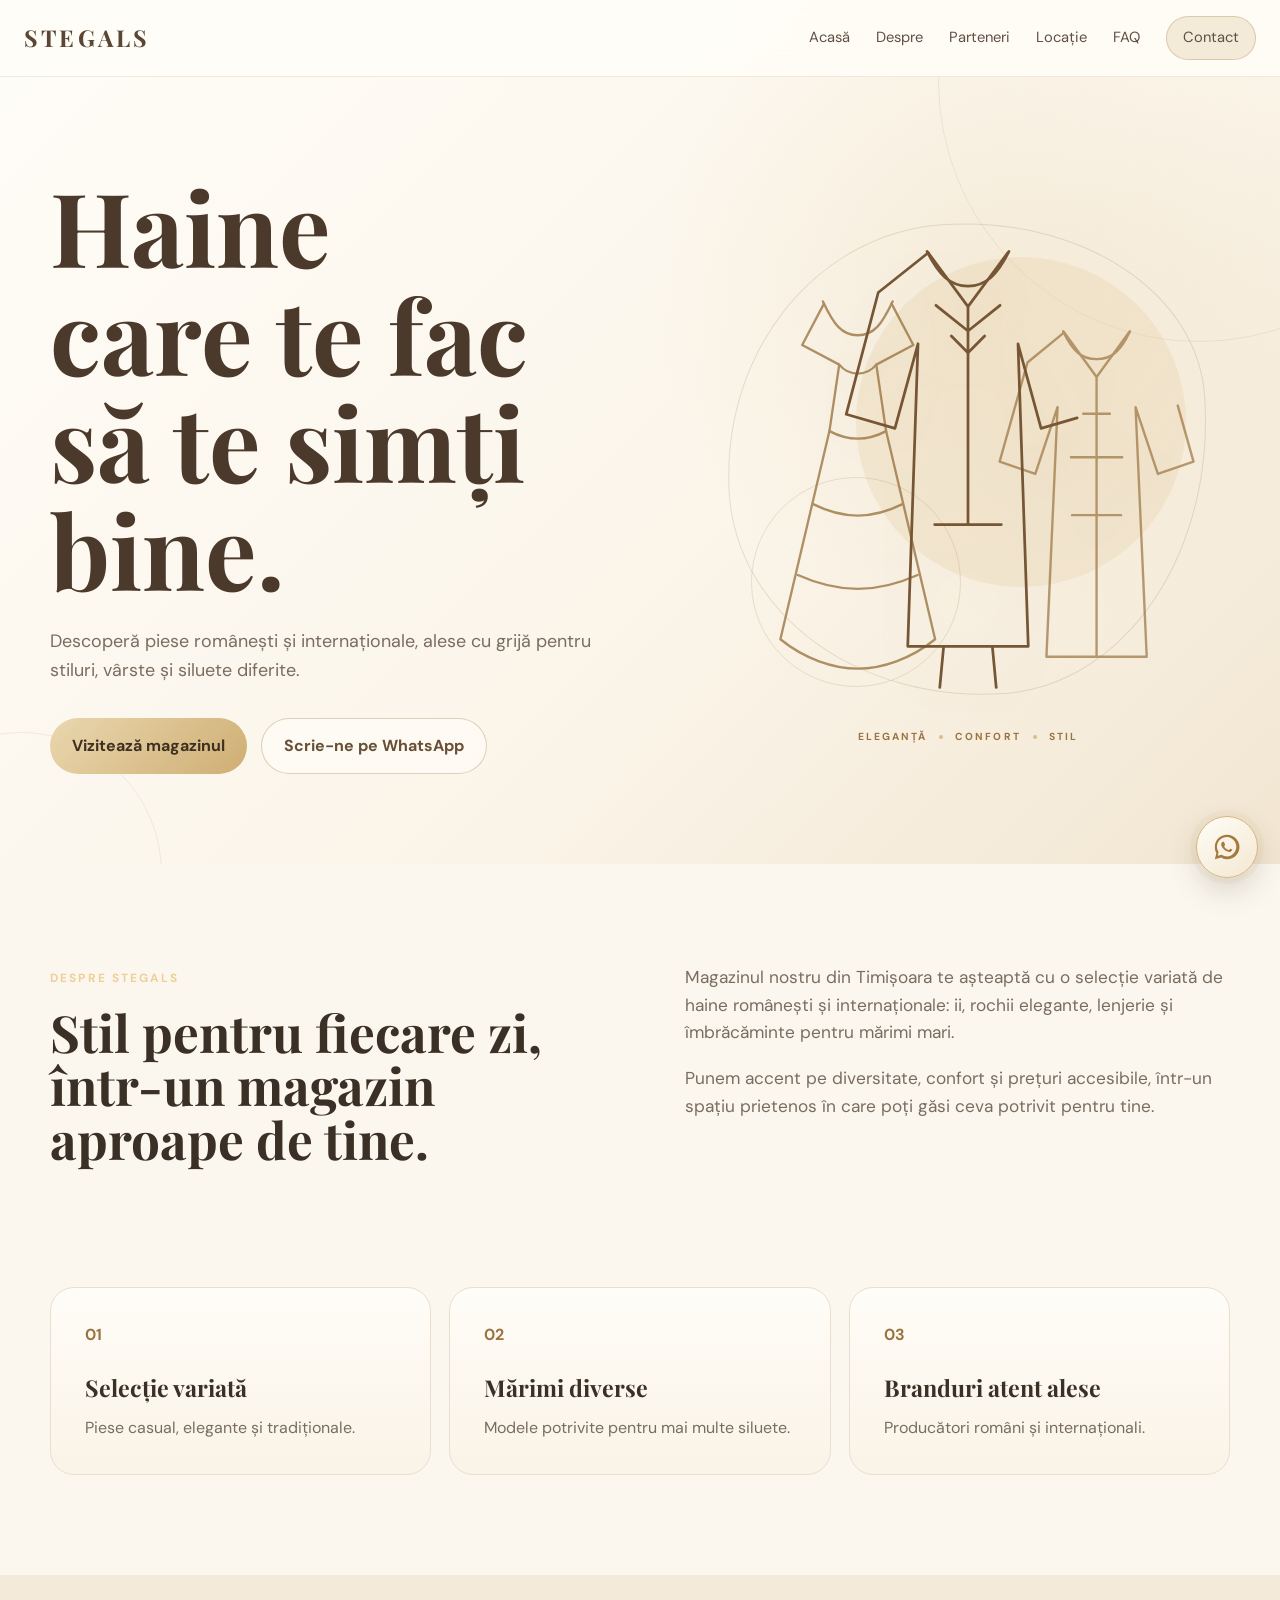
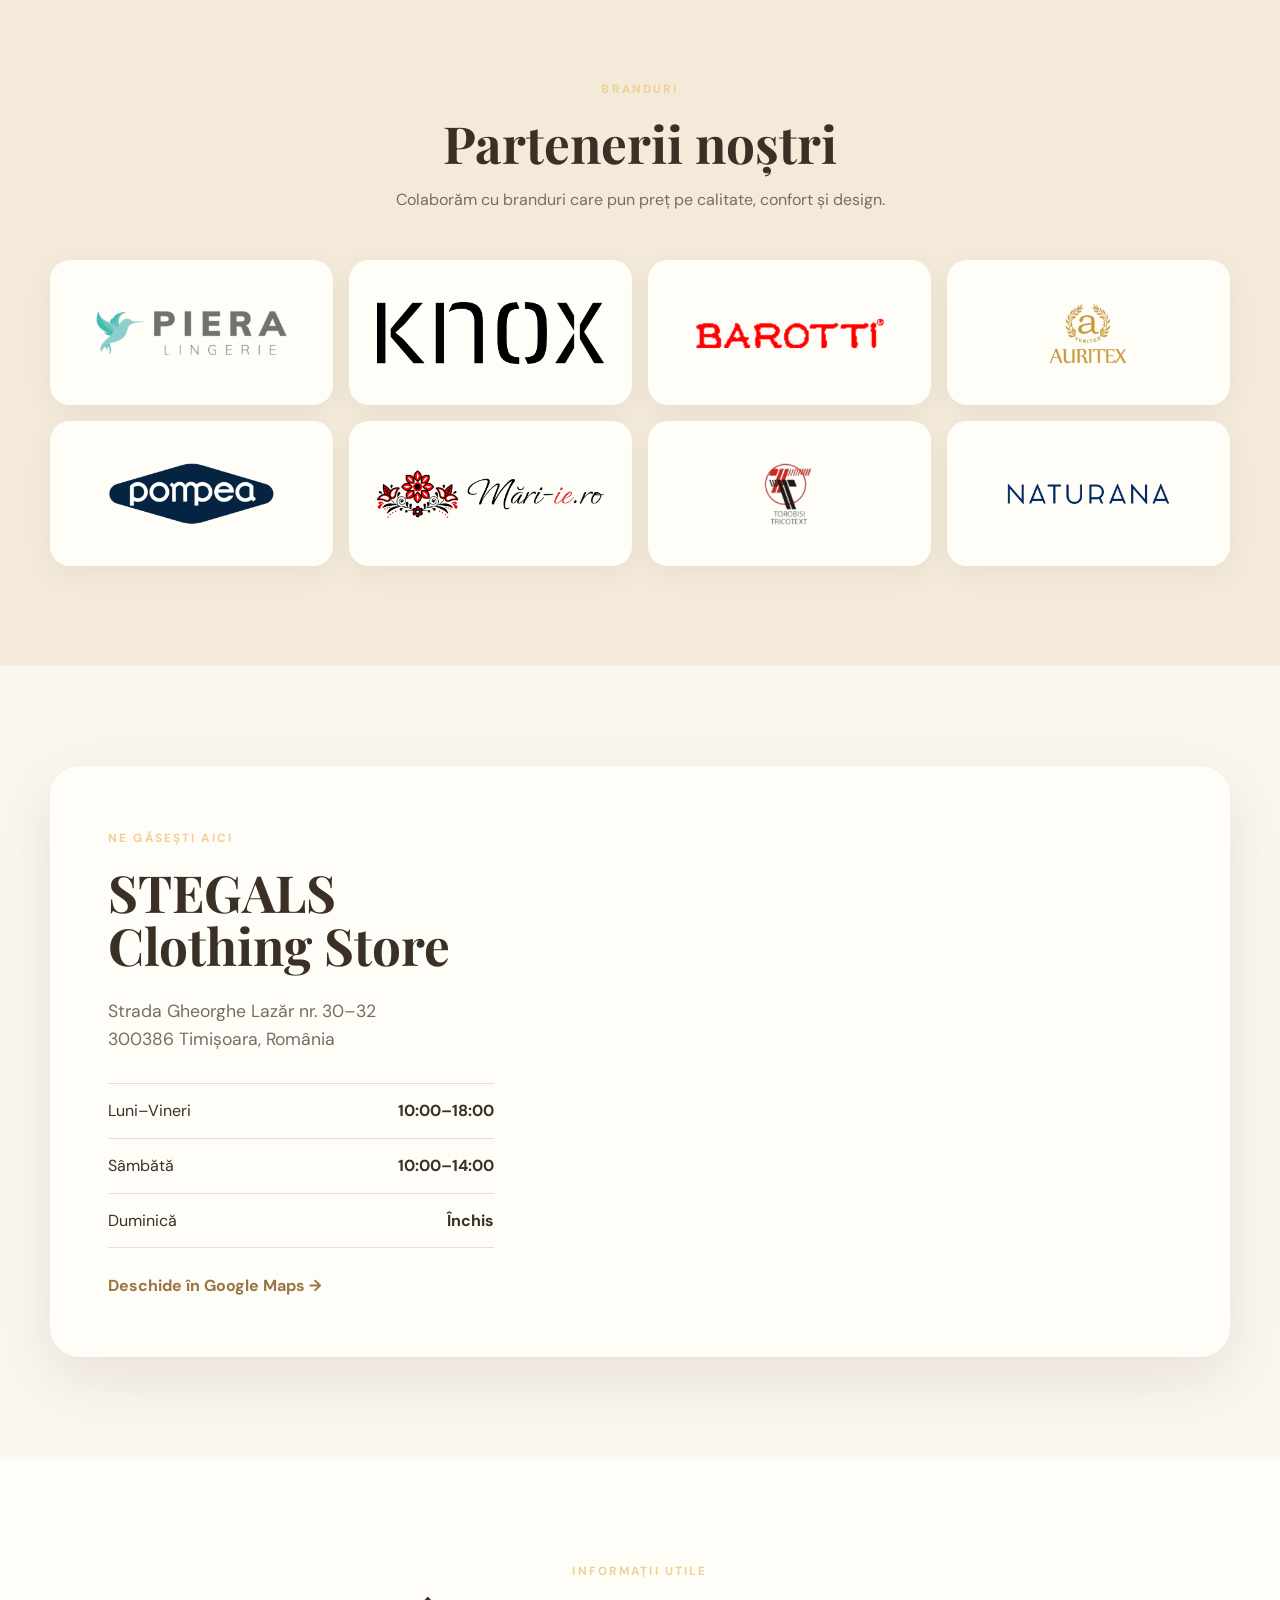
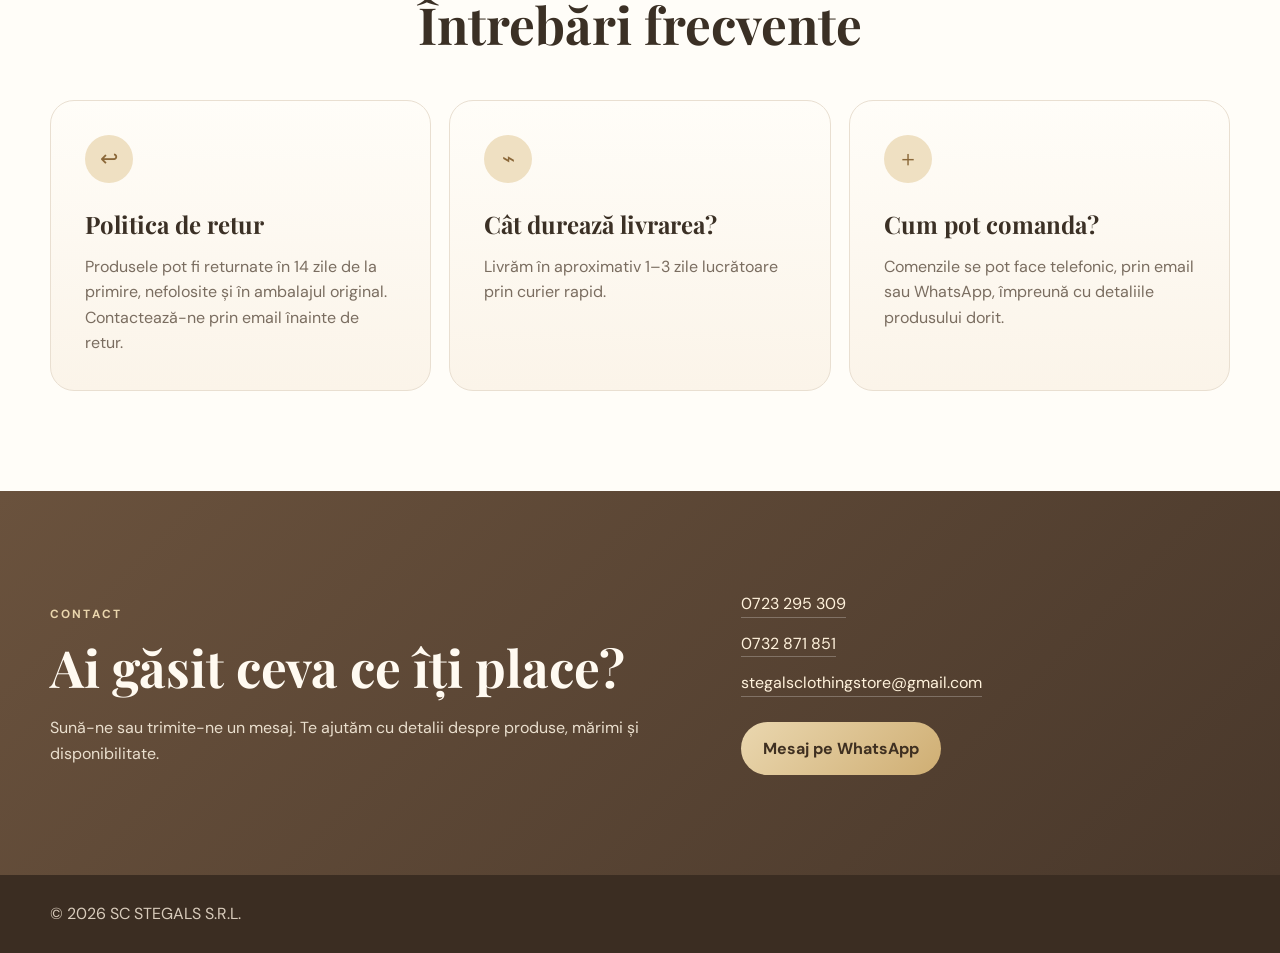
==== commit c14a0b3e: "Add files via upload" ====
--- a/index.html
+++ b/index.html
@@ -1,226 +1,186 @@
 <!DOCTYPE html>
 <html lang="ro">
 <head>
-  <meta charset="UTF-8" />
-  <meta name="viewport" content="width=device-width, initial-scale=1.0" />
-  <title>STEGALS</title>
-
-  <!-- Styles -->
-  <link rel="stylesheet" href="styles.css" />
-  <link href="https://cdn.jsdelivr.net/npm/aos@2.3.4/dist/aos.css" rel="stylesheet">
-  <link rel="stylesheet" href="https://cdn.jsdelivr.net/npm/swiper@11/swiper-bundle.min.css" />
-
-  <!-- Favicon -->
-  <link rel="icon" type="image/png" href="transplogos.png" />
-
-  <!-- Open Graph Meta Tags (controls preview in Google/Facebook) -->
-  <meta property="og:title" content="STEGALS Clothing Store" />
-  <meta property="og:description" content="Clothing store in Timișoara – Strada Gheorghe Lazăr nr. 30-32. Stylish fashion for all." />
-  <meta property="og:image" content="https://stegals.ro/images/og-image.png" />
-  <meta property="og:url" content="https://stegals.ro/" />
-  <meta property="og:type" content="website" />
-
-  <!-- Twitter Card Meta Tags (optional, but recommended) -->
-  <meta name="twitter:card" content="summary_large_image" />
-  <meta name="twitter:title" content="STEGALS Clothing Store" />
-  <meta name="twitter:description" content="Clothing store in Timișoara – Strada Gheorghe Lazăr nr. 30-32." />
-  <meta name="twitter:image" content="https://stegals.ro/images/og-image.png" />
+  <meta charset="UTF-8">
+  <meta name="viewport" content="width=device-width, initial-scale=1.0">
+  <link rel="icon" type="image/png" href="transplogos.png">
+  <meta name="description" content="STEGALS Clothing Store din Timișoara – îmbrăcăminte românească și internațională pentru toate stilurile.">
+  <title>STEGALS Clothing Store</title>
+  <link rel="preconnect" href="https://fonts.googleapis.com">
+  <link rel="preconnect" href="https://fonts.gstatic.com" crossorigin>
+  <link href="https://fonts.googleapis.com/css2?family=DM+Sans:wght@400;500;600;700&family=Playfair+Display:wght@600;700&display=swap" rel="stylesheet">
+  <link rel="stylesheet" href="styles.css">
 </head>
-
 <body>
-  <header class="navbar" data-aos="fade-down">
-    <div class="logo">STEGALS</div>
-    <nav class="nav-links">
-      <a href="#home">Acasă</a>
-      <a href="#location">Locație</a>
-      <a href="#about">Despre</a>
-      <a href="#galerie">Galerie</a>
-      <a href="#contact">Contact</a>
-      <a href="#faq">FAQ</a>
-    </nav>
-    <button id="darkToggle" class="dark-toggle" aria-label="Comută mod întunecat">🌞</button>
+  <header class="navbar" id="top">
+    <div class="nav-shell">
+      <a href="#acasa" class="brand" aria-label="STEGALS acasă">STEGALS</a>
+      <button class="hamburger" aria-label="Deschide meniul" aria-expanded="false">☰</button>
+      <nav class="nav-links" aria-label="Navigație principală">
+        <a href="#acasa">Acasă</a>
+        <a href="#despre">Despre</a>
+        <a href="#parteneri">Parteneri</a>
+        <a href="#locatie">Locație</a>
+        <a href="#faq">FAQ</a>
+        <a href="#contact" class="nav-cta">Contact</a>
+      </nav>
+    </div>
   </header>
 
   <main>
-    <section id="home" class="hero" data-aos="fade-up">
-      <div class="hero-content">
-        <h1>Stegals Clothing Store</h1>
-        <p>Îmbrăcăminte fabricată în România</p>
-        <a href="#location" class="btn">Vizitează-ne</a>
+    <section class="hero" id="acasa">
+      <div class="hero-content reveal">
+        <h1>Haine care te fac<br>să te simți bine.</h1>
+        <p>Descoperă piese românești și internaționale, alese cu grijă pentru stiluri, vârste și siluete diferite.</p>
+        <div class="hero-actions">
+          <a href="#locatie" class="btn btn-primary">Vizitează magazinul</a>
+          <a href="https://wa.me/40732871851" class="btn btn-secondary" target="_blank" rel="noopener">Scrie-ne pe WhatsApp</a>
+        </div>
       </div>
-    </section>
 
-    <section id="location" class="map-section" data-aos="zoom-in">
-      <h2>Locația noastră</h2>
-      <div class="map-container">
-        <iframe src="https://www.google.com/maps/embed?pb=!1m18!1m12!1m3!1d2783.144431801724!2d21.2150742!3d45.7605737!2m3!1f0!2f0!3f0!3m2!1i1024!2i768!4f13.1!3m3!1m2!1s0x4745672cb29b4b4d%3A0xcd56ae5315463798!2sStegals!5e0!3m2!1sen!2sro!4v1620000000000!5m2!1sen!2sro" width="100%" height="400" style="border:0;" allowfullscreen loading="lazy"></iframe>
-        <div class="location-info">
-          <h3>STEGALS Clothing Store</h3>
-          <p>Strada Gheorghe Lazăr nr. 30-32</p>
-          <p>Timișoara, Romania</p>
-          <p><strong>Program:</strong></p>
-          <p>Luni–Vineri: 10:00–18:00</p>
-          <p>Sâmbătă: 10:00–14:00</p>
-          <p>Duminică: Închis</p>
+      <div class="fashion-art" aria-hidden="true">
+        <span class="art-halo halo-one"></span>
+        <span class="art-halo halo-two"></span>
+
+        <svg class="silhouette silhouette-dress" viewBox="0 0 240 390" role="presentation">
+          <path d="M88 27c10 21 17 31 32 31s22-10 32-31"/>
+          <path d="M89 29 69 67l34 18-9 61-45 191c22 18 49 27 71 27s49-9 71-27l-45-191-9-61 34-18-20-38"/>
+          <path d="M103 85c9 11 25 11 34 0M94 146c17 9 35 9 52 0"/>
+          <path d="M79 213c28 14 54 14 82 0M65 278c38 17 72 17 110 0"/>
+        </svg>
+
+        <svg class="silhouette silhouette-suit" viewBox="0 0 250 390" role="presentation">
+          <path d="M93 30c9 18 18 27 32 27s23-9 32-27"/>
+          <path d="m94 31-39 31-25 95 38 11 18-66-8 236h94l-8-236 18 66 38-11-25-95-39-31"/>
+          <path d="m94 31 31 42 31-42M125 73v169M100 72l25 20 25-20"/>
+          <path d="M99 243h52M112 96l13 13 13-13M106 338l-3 32M144 338l3 32"/>
+        </svg>
+
+        <svg class="silhouette silhouette-coat" viewBox="0 0 220 350" role="presentation">
+          <path d="M80 29c8 17 16 25 30 25s22-8 30-25"/>
+          <path d="m81 30-33 27-25 89 32 11 20-60-10 224h90l-10-224 20 60 32-11-25-89-33-27"/>
+          <path d="M81 30 110 70l29-40M110 70v250M87 142h46M88 194h44"/>
+          <path d="M98 103h24"/>
+        </svg>
+
+        <div class="fashion-caption">
+          <span>Eleganță</span><i></i><span>Confort</span><i></i><span>Stil</span>
         </div>
       </div>
     </section>
 
-    <section id="about" class="about" data-aos="fade-up">
-      <h2>Despre noi</h2>
-      <p>
-        Magazinul nostru din Timișoara te așteaptă cu o selecție variată de haine românești și internaționale: ii, rochii elegante, lenjerie, plus îmbrăcăminte pentru mărimi mari. Stil, diversitate și prețuri accesibile – toate într-un spațiu prietenos și local.
-      </p>
-    </section>
-
-    <section id="brands" class="brand-carousel" data-aos="fade-up">
-      <div class="carousel-card">
-        <h2>PARTENERII NOȘTRI</h2>
-        <div class="swiper mySwiper">
-          <div class="swiper-wrapper">
-            <div class="swiper-slide"><img src="piera.png" alt="Piera" /></div>
-            <div class="swiper-slide"><img src="knox.png" alt="Knox" /></div>
-            <div class="swiper-slide"><img src="barotti.png" alt="Barotti" /></div>
-            <div class="swiper-slide"><img src="auritex.png" alt="Auritex" /></div>
-            <div class="swiper-slide"><img src="dettys.png" alt="Dettys" /></div>
-            <div class="swiper-slide"><img src="marie.png" alt="marie-ie" /></div>
-            <div class="swiper-slide"><img src="torobisi.png" alt="Torobisi" /></div>
-            <div class="swiper-slide"><img src="andu.png" alt="andu" /></div>
-          </div>
+    <section class="intro section" id="despre">
+      <div class="section-shell split">
+        <div>
+          <span class="eyebrow dark">Despre STEGALS</span>
+          <h2>Stil pentru fiecare zi, într-un magazin aproape de tine.</h2>
+        </div>
+        <div class="intro-copy">
+          <p>Magazinul nostru din Timișoara te așteaptă cu o selecție variată de haine românești și internaționale: ii, rochii elegante, lenjerie și îmbrăcăminte pentru mărimi mari.</p>
+          <p>Punem accent pe diversitate, confort și prețuri accesibile, într-un spațiu prietenos în care poți găsi ceva potrivit pentru tine.</p>
         </div>
       </div>
     </section>
 
-    <section id="contact" class="contact" data-aos="fade-up">
-      <h2>Contact</h2>
-      <div class="contact-details">
-        <p><strong>Email:</strong> <a href="mailto:stegalsclothingstore@gmail.com">stegalsclothingstore@gmail.com</a></p>
-        <p><strong>Telefon:</strong> <a href="tel:0723295309">0723 295 309</a>, <a href="tel:0732871851">0732 871 851</a></p>
+    <section class="highlights section compact">
+      <div class="section-shell highlight-grid">
+        <article class="highlight-card"><span>01</span><h3>Selecție variată</h3><p>Piese casual, elegante și tradiționale.</p></article>
+        <article class="highlight-card"><span>02</span><h3>Mărimi diverse</h3><p>Modele potrivite pentru mai multe siluete.</p></article>
+        <article class="highlight-card"><span>03</span><h3>Branduri atent alese</h3><p>Producători români și internaționali.</p></article>
       </div>
-
-      <div id="form-notification" class="notification hidden">
-        <span id="notification-message"></span>
-      </div>
-
-      <form id="myForm" action="https://formspree.io/f/mldnzagr" method="POST">
-        <input type="text" name="name" placeholder="Nume" required />
-        <input type="email" name="email" placeholder="Email" required />
-        <textarea name="message" placeholder="Mesaj" required></textarea>
-        <button type="submit">Trimite</button>
-      </form>
     </section>
 
-    <section id="faq" class="faq">
-      <h2 class="faq-h2">Întrebări frecvente</h2>
-      <div class="faq-list">
-        <div class="faq-item">
-          <img src="return.png" alt="Return" class="faq-image">
-          <div class="faq-text">
-            <h3>Politica de retur</h3>
-            <p>Poți returna produsele în termen de 14 zile de la primire. Articolele trebuie să fie nefolosite și în ambalajul original. Pentru retur, luați legătura cu noi prin email.</p>
+    <section class="partners section" id="parteneri">
+      <div class="section-shell">
+        <div class="section-heading centered">
+          <span class="eyebrow dark">Branduri</span>
+          <h2>Partenerii noștri</h2>
+          <p>Colaborăm cu branduri care pun preț pe calitate, confort și design.</p>
+        </div>
+        <div class="logo-grid">
+          <div class="logo-card"><img src="piera.png" alt="Piera"></div>
+          <div class="logo-card"><img src="knox.png" alt="Knox"></div>
+          <div class="logo-card"><img src="barotti.png" alt="Barotti"></div>
+          <div class="logo-card"><img src="auritex.png" alt="Auritex"></div>
+          <div class="logo-card"><img src="dettys.png" alt="Dettys"></div>
+          <div class="logo-card"><img src="marie.png" alt="Marie-ie"></div>
+          <div class="logo-card"><img src="torobisi.png" alt="Torobisi"></div>
+          <div class="logo-card"><img src="andu.png" alt="Andu"></div>
+        </div>
+      </div>
+    </section>
+
+    <section class="location section" id="locatie">
+      <div class="section-shell location-grid">
+        <div class="location-card">
+          <span class="eyebrow dark">Ne găsești aici</span>
+          <h2>STEGALS Clothing Store</h2>
+          <p class="address">Strada Gheorghe Lazăr nr. 30–32<br>300386 Timișoara, România</p>
+          <div class="schedule">
+            <div><span>Luni–Vineri</span><strong>10:00–18:00</strong></div>
+            <div><span>Sâmbătă</span><strong>10:00–14:00</strong></div>
+            <div><span>Duminică</span><strong>Închis</strong></div>
           </div>
+          <a class="text-link" href="https://www.google.com/maps/search/?api=1&query=Stegals%2C%20Strada%20Gheorghe%20Laz%C4%83r%2030-32%2C%20300386%20Timi%C8%99oara" target="_blank" rel="noopener">Deschide în Google Maps →</a>
         </div>
-        <div class="faq-item">
-          <img src="shipping.png" alt="Delivery" class="faq-image">
-          <div class="faq-text">
-            <h3>Cât durează livrarea?</h3>
-            <p>Livrăm în 1–3 zile lucrătoare prin curier rapid.</p>
-          </div>
+        <iframe title="Locația STEGALS" src="https://www.google.com/maps?q=Stegals%2C%20Strada%20Gheorghe%20Laz%C4%83r%2030-32%2C%20300386%20Timi%C8%99oara&output=embed" loading="lazy" referrerpolicy="no-referrer-when-downgrade"></iframe>
+      </div>
+    </section>
+
+    <section class="faq section" id="faq">
+      <div class="section-shell">
+        <div class="section-heading centered"><span class="eyebrow dark">Informații utile</span><h2>Întrebări frecvente</h2></div>
+        <div class="faq-grid">
+          <article class="faq-card"><div class="faq-icon">↩</div><h3>Politica de retur</h3><p>Produsele pot fi returnate în 14 zile de la primire, nefolosite și în ambalajul original. Contactează-ne prin email înainte de retur.</p></article>
+          <article class="faq-card"><div class="faq-icon">⌁</div><h3>Cât durează livrarea?</h3><p>Livrăm în aproximativ 1–3 zile lucrătoare prin curier rapid.</p></article>
+          <article class="faq-card"><div class="faq-icon">＋</div><h3>Cum pot comanda?</h3><p>Comenzile se pot face telefonic, prin email sau WhatsApp, împreună cu detaliile produsului dorit.</p></article>
         </div>
-        <div class="faq-item">
-          <img src="produs.png" alt="Order" class="faq-image">
-          <div class="faq-text">
-            <h3>Cum pot comanda un produs?</h3>
-            <p>Comenzile se pot efectua telefonic / prin email / pe WhatsApp cu detalii despre produsul dorit.</p>
-          </div>
+      </div>
+    </section>
+
+    <section class="contact section" id="contact">
+      <div class="section-shell contact-panel">
+        <div><span class="eyebrow">Contact</span><h2>Ai găsit ceva ce îți place?</h2><p>Sună-ne sau trimite-ne un mesaj. Te ajutăm cu detalii despre produse, mărimi și disponibilitate.</p></div>
+        <div class="contact-actions">
+          <a href="tel:+40723295309">0723 295 309</a>
+          <a href="tel:+40732871851">0732 871 851</a>
+          <a href="mailto:stegalsclothingstore@gmail.com">stegalsclothingstore@gmail.com</a>
+          <a class="btn btn-primary" href="https://wa.me/40732871851" target="_blank" rel="noopener">Mesaj pe WhatsApp</a>
         </div>
       </div>
     </section>
   </main>
 
-  <footer style="text-align: center;">
-    <p>&copy; 2025 SC STEGALS S.R.L.</p>
-  </footer>
+  <footer><div class="section-shell footer-inner"><span>© 2026 SC STEGALS S.R.L.</span></div></footer>
 
-  <script src="https://cdn.jsdelivr.net/npm/aos@2.3.4/dist/aos.js"></script>
-  <script>AOS.init();</script>
+  <a class="whatsapp-float" href="https://wa.me/40732871851" target="_blank" rel="noopener" aria-label="Contactează-ne pe WhatsApp">
+    <svg viewBox="0 0 32 32" aria-hidden="true" focusable="false">
+      <path d="M16 3C8.8 3 3 8.8 3 16c0 2.3.6 4.5 1.7 6.5L3 29l6.7-1.8A13 13 0 1016 3zm0 23c-2 0-3.8-.5-5.5-1.5l-.4-.2-4 .9.9-3.9-.3-.4A10.3 10.3 0 1116 26zm5.8-7.2c-.3-.2-1.7-.8-2-.9-.3-.1-.5-.2-.7.2s-.8.9-1 1.1c-.2.2-.4.2-.7.1-.3-.2-1.3-.5-2.5-1.6-.9-.8-1.6-1.8-1.8-2.1-.2-.3 0-.5.1-.7.1-.1.3-.4.4-.5.1-.2.2-.3.3-.5.1-.2 0-.4 0-.5s-.7-1.8-1-2.4c-.3-.6-.5-.5-.7-.5h-.6c-.2 0-.5.1-.8.4-.3.3-1 1-1 2.4s1 2.7 1.1 2.9c.1.2 2 3.1 4.9 4.3.7.3 1.2.5 1.6.6.7.2 1.4.2 1.9.1.6-.1 1.7-.7 1.9-1.4.2-.7.2-1.3.2-1.4-.1-.2-.3-.3-.6-.5z"/>
+    </svg>
+  </a>
+
   <script>
-    const toggle = document.getElementById("darkToggle");
-    const body = document.body;
+    const menuButton = document.querySelector('.hamburger');
+    const nav = document.querySelector('.nav-links');
 
-    if (localStorage.getItem("darkMode") === "true") {
-      body.classList.add("dark");
-      toggle.textContent = "🌙";
-    }
-
-    toggle.addEventListener("click", () => {
-      body.classList.toggle("dark");
-      const isDark = body.classList.contains("dark");
-      toggle.textContent = isDark ? "🌙" : "🌞";
-      localStorage.setItem("darkMode", isDark);
+    menuButton.addEventListener('click', () => {
+      const open = nav.classList.toggle('active');
+      menuButton.setAttribute('aria-expanded', open);
+      menuButton.textContent = open ? '✕' : '☰';
     });
 
-    document.getElementById('myForm').addEventListener('submit', function(e) {
-      e.preventDefault();
-      const notification = document.getElementById('form-notification');
-      const message = document.getElementById('notification-message');
+    document.querySelectorAll('.nav-links a').forEach(link => link.addEventListener('click', () => {
+      nav.classList.remove('active');
+      menuButton.setAttribute('aria-expanded', 'false');
+      menuButton.textContent = '☰';
+    }));
 
-      fetch(this.action, {
-        method: 'POST',
-        body: new FormData(this),
-        headers: { 'Accept': 'application/json' }
-      })
-      .then(response => {
-        if (response.ok) {
-          notification.className = 'notification success show';
-          message.textContent = 'Mesaj trimis cu succes! ✓';
-          this.reset();
-        } else {
-          notification.className = 'notification error show';
-          message.textContent = 'Eroare la trimitere. Încercați din nou.';
-        }
-        setTimeout(() => notification.classList.remove('show'), 5000);
-      })
-      .catch(() => {
-        notification.className = 'notification error show';
-        message.textContent = 'Eroare de conexiune. Încercați mai târziu.';
-        setTimeout(() => notification.classList.remove('show'), 5000);
-      });
+    const storedTheme = localStorage.getItem('stegals-theme');
+    if (storedTheme === 'dark') document.body.classList.add('dark');
+    themeButton.addEventListener('click', () => {
+      document.body.classList.toggle('dark');
+      localStorage.setItem('stegals-theme', document.body.classList.contains('dark') ? 'dark' : 'light');
     });
   </script>
-
-  <a href="https://wa.me/40732871851" class="whatsapp-float" target="_blank" aria-label="Contactează-ne pe WhatsApp">
-    💬 Contactează-ne
-  </a>
-
-  <script src="https://cdn.jsdelivr.net/npm/swiper@11/swiper-bundle.min.js"></script>
-  <script>
-    const swiper = new Swiper(".mySwiper", {
-      slidesPerView: 3,
-      spaceBetween: 30,
-      loop: true,
-      autoplay: {
-        delay: 2000,
-        disableOnInteraction: false,
-      },
-      grabCursor: true,
-      simulateTouch: true,
-      breakpoints: {
-        640: { slidesPerView: 2 },
-        768: { slidesPerView: 3 },
-        1024: { slidesPerView: 5 },
-      },
-    });
-  </script>
-  <script>
-  const hamburger = document.querySelector('.hamburger');
-  const navLinks = document.querySelector('.nav-links');
-
-  hamburger.addEventListener('click', () => {
-    navLinks.classList.toggle('active');
-  });
-</script>
-
 </body>
-
-</html>+</html>
--- a/styles.css
+++ b/styles.css
@@ -1,535 +1,153 @@
-/* ========== Base Reset & Smooth Scroll ========== */
-html {
-  scroll-behavior: smooth;
-  scroll-padding-top: 80px;
+:root{--bg:#fbf7ef;--surface:#fffdf8;--text:#3b3025;--muted:#7a6d60;--line:#e9dfd1;--accent:#d8bd88;--accent-dark:#9a7440;--ink:#4b3a2b;--shadow:0 20px 60px rgba(89,67,42,.12)}
+*{box-sizing:border-box;margin:0;padding:0}html{scroll-behavior:smooth;scroll-padding-top:84px}body{font-family:'DM Sans',sans-serif;background:var(--bg);color:var(--text);line-height:1.6;transition:.3s}a{text-decoration:none;color:inherit}img{max-width:100%;display:block}.section{padding:100px 24px}.compact{padding-top:20px}.section-shell{width:min(1180px,100%);margin:auto}.navbar{position:fixed;inset:0 0 auto;z-index:1000;padding:16px 24px;background:rgba(255,253,248,.88);backdrop-filter:blur(18px);border-bottom:1px solid rgba(154,116,64,.14)}.nav-shell{width:min(1240px,100%);margin:auto;display:flex;align-items:center;gap:28px}.brand{font-family:'Playfair Display',serif;color:#5a4633;font-weight:700;font-size:1.45rem;letter-spacing:.14em}.nav-links{display:flex;align-items:center;gap:26px;margin-left:auto}.nav-links a{font-size:.92rem;color:#5f5043}.nav-links a:hover{color:var(--accent-dark)}.nav-cta{border:1px solid rgba(154,116,64,.28);padding:9px 16px;border-radius:99px;background:#f4ead8}.theme-toggle,.hamburger{border:0;background:transparent;color:#5a4633;font-size:1.25rem;cursor:pointer}.hamburger{display:none}.hero{min-height:92vh;display:flex;align-items:center;position:relative;padding:150px 24px 90px;background:url('lion.png') center/cover no-repeat;color:#fff}.hero-overlay{position:absolute;inset:0;background:linear-gradient(90deg,rgba(62,45,31,.82) 0%,rgba(83,61,42,.50) 45%,rgba(236,219,184,.10) 74%)}.hero-content{position:relative;width:min(1180px,100%);margin:auto}.eyebrow{text-transform:uppercase;letter-spacing:.18em;font-size:.74rem;font-weight:700;color:#ead6ad}.eyebrow.dark{color:var(--accent-dark)}h1,h2{font-family:'Playfair Display',serif;line-height:1.05}h1{font-size:clamp(3.4rem,8vw,6.8rem);max-width:850px;margin:22px 0 25px}.hero p{font-size:1.12rem;max-width:590px;color:#e6e2dc}.hero-actions{display:flex;gap:14px;flex-wrap:wrap;margin-top:34px}.btn{display:inline-flex;align-items:center;justify-content:center;padding:14px 22px;border-radius:99px;font-weight:700;transition:.2s}.btn:hover{transform:translateY(-2px)}.btn-primary{background:linear-gradient(135deg,#ead7af,#cfae73);color:#3f3021}.btn-secondary{border:1px solid rgba(255,250,241,.62);color:#fffaf1;background:rgba(255,255,255,.06)}.hero-note{position:absolute;right:28px;bottom:28px;font-size:.85rem;color:#ddd}.split{display:grid;grid-template-columns:1fr 1fr;gap:90px;align-items:start}.split h2,.section-heading h2,.location-card h2,.contact-panel h2{font-size:clamp(2.2rem,4vw,4rem);margin-top:16px}.intro-copy{font-size:1.08rem;color:var(--muted)}.intro-copy p+p{margin-top:18px}.highlight-grid{display:grid;grid-template-columns:repeat(3,1fr);gap:18px}.highlight-card{background:linear-gradient(180deg,#fffdf8,#faf3e7);padding:34px;border:1px solid var(--line);border-radius:24px}.highlight-card span{font-weight:700;color:var(--accent-dark)}.highlight-card h3{font-family:'Playfair Display',serif;font-size:1.45rem;margin:22px 0 8px}.highlight-card p{color:var(--muted)}.partners{background:#f4ead9}.section-heading{max-width:660px;margin-bottom:48px}.centered{text-align:center;margin-left:auto;margin-right:auto}.section-heading p{color:var(--muted);margin-top:16px}.logo-grid{display:grid;grid-template-columns:repeat(4,1fr);gap:16px}.logo-card{height:145px;border-radius:20px;background:#fffdf8;display:flex;align-items:center;justify-content:center;padding:28px;box-shadow:0 8px 30px rgba(20,15,9,.05)}.logo-card img{max-height:76px;object-fit:contain}.location-grid{display:grid;grid-template-columns:.85fr 1.15fr;min-height:560px;border-radius:30px;overflow:hidden;background:var(--surface);box-shadow:var(--shadow)}.location-card{padding:58px}.address{font-size:1.1rem;color:var(--muted);margin:24px 0 30px}.schedule{border-top:1px solid var(--line);border-bottom:1px solid var(--line);margin-bottom:25px}.schedule div{display:flex;justify-content:space-between;padding:14px 0;border-bottom:1px solid var(--line)}.schedule div:last-child{border-bottom:0}.text-link{font-weight:700;color:var(--accent-dark)}iframe{width:100%;height:100%;border:0;min-height:420px}.faq{background:var(--surface)}.faq-grid{display:grid;grid-template-columns:repeat(3,1fr);gap:18px}.faq-card{padding:34px;border:1px solid var(--line);border-radius:24px;background:linear-gradient(180deg,#fffdf8,#fbf4e9)}.faq-icon{width:48px;height:48px;border-radius:50%;display:grid;place-items:center;background:#efe0c2;color:#8b6839;font-size:1.4rem}.faq-card h3{font-family:'Playfair Display',serif;font-size:1.5rem;margin:22px 0 10px}.faq-card p{color:var(--muted)}.contact{background:linear-gradient(135deg,#6a523d,#49382b);color:#fffaf1}.contact-panel{display:grid;grid-template-columns:1fr .8fr;gap:80px;align-items:center}.contact-panel p{max-width:600px;color:#eadfce;margin-top:20px}.contact-actions{display:flex;flex-direction:column;align-items:flex-start;gap:13px}.contact-actions>a:not(.btn){color:#fff2dc;border-bottom:1px solid rgba(255,255,255,.25)}.contact-actions .btn{margin-top:12px}footer{background:#3b2d22;color:#d8cbbb;padding:26px 24px}.footer-inner{display:flex;justify-content:space-between}.whatsapp-float{position:fixed;right:22px;bottom:22px;width:58px;height:58px;border-radius:50%;display:grid;place-items:center;background:#25d366;color:#fff;font-size:1.6rem;box-shadow:0 10px 30px rgba(0,0,0,.25);z-index:999}.dark{--bg:#2c241d;--surface:#382e25;--text:#fff8eb;--muted:#d3c5b3;--line:#544536;--accent:#d9bf8e;--accent-dark:#efcf96;--ink:#251d17}.dark .partners{background:#33291f}.dark .logo-card{background:#fffaf1}.dark .faq{background:#2c241d}
+@media(max-width:900px){.hamburger{display:block;margin-left:auto}.nav-links{display:none;position:absolute;top:72px;left:16px;right:16px;flex-direction:column;align-items:stretch;background:#fffaf2;border:1px solid var(--line);border-radius:18px;padding:18px;box-shadow:var(--shadow)}.nav-links.active{display:flex}.nav-links a{padding:8px}.theme-toggle{margin-left:8px}.split,.location-grid,.contact-panel{grid-template-columns:1fr}.highlight-grid,.faq-grid{grid-template-columns:1fr}.logo-grid{grid-template-columns:repeat(2,1fr)}.hero-note{display:none}.section{padding:76px 20px}.location-card{padding:36px}.contact-panel{gap:38px}}
+@media(max-width:560px){.navbar{padding:14px 16px}.hero{min-height:88vh;padding:130px 20px 70px}h1{font-size:3.2rem}.hero-actions{flex-direction:column;align-items:stretch}.hero-actions .btn{width:100%}.logo-grid{grid-template-columns:1fr 1fr}.logo-card{height:110px;padding:20px}.footer-inner{flex-direction:column;gap:8px}.whatsapp-float{width:52px;height:52px}}
+
+/* Elegant animated fashion line-art hero */
+.hero{
+  min-height:92vh;
+  display:grid;
+  grid-template-columns:minmax(0,1fr) minmax(430px,.88fr);
+  align-items:center;
+  gap:60px;
+  position:relative;
+  overflow:hidden;
+  padding:150px max(24px,calc((100vw - 1180px)/2)) 90px;
+  background:
+    radial-gradient(circle at 78% 34%,rgba(216,189,136,.18),transparent 30%),
+    linear-gradient(135deg,#fffdf8 0%,#fbf5ea 58%,#f2e6d2 100%);
+  color:var(--text)
 }
-
-*, *::before, *::after {
-  margin: 0;
-  padding: 0;
-  box-sizing: border-box;
-  transition: background-color 0.4s ease, color 0.4s ease, border-color 0.4s ease, box-shadow 0.4s ease, transform 0.3s ease;
+.hero::before{
+  content:"";
+  position:absolute;
+  width:520px;
+  height:520px;
+  right:-180px;
+  top:-180px;
+  border:1px solid rgba(154,116,64,.12);
+  border-radius:50%;
 }
-
-body {
-  font-family: 'Segoe UI', sans-serif;
-  line-height: 1.6;
-  color: #333;
-  background-color: #fff;
-  padding-top: 80px;
+.hero::after{
+  content:"";
+  position:absolute;
+  width:280px;
+  height:280px;
+  left:-120px;
+  bottom:-150px;
+  border:1px solid rgba(154,116,64,.12);
+  border-radius:50%;
 }
-
-a {
-  text-decoration: none;
-  color: inherit;
+.hero-content{position:relative;width:auto;margin:0;z-index:2}
+.hero .eyebrow{color:var(--accent-dark)}
+.hero h1{color:#4b3a2b;text-wrap:balance}
+.hero p{color:var(--muted)}
+.hero .btn-secondary{border-color:rgba(154,116,64,.32);color:#684f36;background:rgba(255,253,248,.62)}
+.hero-note{color:#8b775f;z-index:3}
+.fashion-art{
+  position:relative;
+  min-height:570px;
+  display:flex;
+  align-items:flex-end;
+  justify-content:center;
+  isolation:isolate;
 }
-
-/* ========== Navbar ========== */
-.navbar {
-  position: fixed;
-  top: 0;
-  left: 0;
-  width: 100%;
-  z-index: 1000;
-  background: #111;
-  padding: 1.1rem 2rem;
-  display: flex;
-  justify-content: space-between;
-  align-items: center;
-  color: #fff;
-  backface-visibility: hidden;
-  transform: translateZ(0);
+.fashion-art::before{
+  content:"";
+  position:absolute;
+  inset:8% 4% 9%;
+  border:1px solid rgba(154,116,64,.20);
+  border-radius:48% 52% 46% 54%/54% 40% 60% 46%;
+  transform:rotate(-4deg);
+  animation:frameDrift 9s ease-in-out infinite alternate;
 }
-
-.navbar-content {
-  display: flex;
-  justify-content: space-between;
-  width: 100%;
-  align-items: center;
+.art-halo{position:absolute;border-radius:50%;filter:blur(.2px);z-index:-1}
+.halo-one{width:330px;height:330px;background:rgba(231,211,172,.34);top:80px;right:44px;animation:haloPulse 7s ease-in-out infinite}
+.halo-two{width:210px;height:210px;border:1px solid rgba(154,116,64,.18);bottom:60px;left:45px;animation:haloPulse 8s 1s ease-in-out infinite reverse}
+.silhouette{
+  position:absolute;
+  fill:none;
+  stroke:#9a7440;
+  stroke-width:2.15;
+  stroke-linecap:round;
+  stroke-linejoin:round;
+  filter:drop-shadow(0 18px 24px rgba(108,78,43,.08));
 }
-
-.nav-left, .nav-right {
-  flex: 1;
-  display: flex;
-  align-items: center;
+.silhouette path{
+  stroke-dasharray:920;
+  stroke-dashoffset:920;
+  animation:drawFashion 2.2s cubic-bezier(.65,0,.35,1) forwards;
 }
-
-.nav-right {
-  justify-content: flex-end;
+.silhouette-dress{height:425px;left:4%;bottom:50px;opacity:.78;animation:floatDress 6.8s ease-in-out infinite}
+.silhouette-suit{height:500px;left:50%;bottom:34px;transform:translateX(-50%);stroke:#765635;z-index:2;animation:floatSuit 7.4s .5s ease-in-out infinite}
+.silhouette-coat{height:390px;right:2%;bottom:58px;opacity:.70;animation:floatCoat 6.4s 1.1s ease-in-out infinite}
+.silhouette-dress path:nth-child(2),.silhouette-suit path:nth-child(2),.silhouette-coat path:nth-child(2){animation-delay:.22s}
+.silhouette-dress path:nth-child(3),.silhouette-suit path:nth-child(3),.silhouette-coat path:nth-child(3){animation-delay:.42s}
+.silhouette-dress path:nth-child(4),.silhouette-suit path:nth-child(4),.silhouette-coat path:nth-child(4){animation-delay:.62s}
+.fashion-caption{
+  position:absolute;
+  left:50%;
+  bottom:2px;
+  transform:translateX(-50%);
+  display:flex;
+  align-items:center;
+  gap:12px;
+  color:#9a7440;
+  text-transform:uppercase;
+  letter-spacing:.2em;
+  font-size:.64rem;
+  font-weight:700;
+  white-space:nowrap;
 }
-
-.nav-center {
-  flex: 1;
-  display: flex;
-  justify-content: center;
-}
-
-.logo {
-  font-size: 1.8rem;
-  font-weight: bold;
-  background: linear-gradient(90deg, #e7b100, #ffe385, #e7b100);
-  background-size: 400% auto;
-  background-clip: text;
-  -webkit-background-clip: text;
-  -webkit-text-fill-color: transparent;
-  animation: shine 6s linear infinite;
-}
-
-.nav-links {
-  display: flex;
-  list-style: none;
-  gap: 1rem;
-  padding-right: 20px;
-  transition: opacity 0.3s ease;
-}
-
-.nav-links a {
-  color: #fff;
-}
-
-.nav-links a:hover {
-  color: #f0a500;
-}
-
-/* Hamburger Menu */
-.nav-controls {
-  display: flex;
-  align-items: center;
-  gap: 1rem;
-}
-
-.hamburger {
-  display: none;
-  font-size: 1.5rem;
-  background: none;
-  border: none;
-  cursor: pointer;
-  color: #FFA500;
-}
-
-/* Mobile Nav */
-@media (max-width: 1200px) {
-  .hamburger {
-    display: block;
-  }
-
-.swiper-slide img {
-    max-width: 90px;
-    max-height: 70px;
-    padding: 3px;
-  }
-
-.carousel-card {
-  background-color: #ffffff;
-  padding: 2rem;
-  border-radius: 20px;
-  box-shadow: 0 8px 24px rgba(0, 0, 0, 0.08);
-  max-width: 1100px;
-  margin: 0 auto;
-  text-align: center;
-}
-
-  .swiper-slide img {
-  max-width: 180px;
-  max-height: 200px;
-  object-fit: contain;
-  padding: 40px;
-  filter: none;
-  transition: filter 0.3s ease;
-}
+.fashion-caption i{width:4px;height:4px;border-radius:50%;background:#d8bd88}
+@keyframes drawFashion{to{stroke-dashoffset:0}}
+@keyframes floatDress{0%,100%{transform:translateY(0) rotate(-1deg)}50%{transform:translateY(-15px) rotate(1deg)}}
+@keyframes floatSuit{0%,100%{transform:translateX(-50%) translateY(0)}50%{transform:translateX(-50%) translateY(-18px)}}
+@keyframes floatCoat{0%,100%{transform:translateY(0) rotate(1deg)}50%{transform:translateY(-13px) rotate(-1deg)}}
+@keyframes frameDrift{from{transform:rotate(-4deg) scale(1)}to{transform:rotate(2deg) scale(1.025)}}
+@keyframes haloPulse{0%,100%{transform:scale(.96);opacity:.62}50%{transform:scale(1.06);opacity:1}}
+.dark .hero{background:radial-gradient(circle at 78% 34%,rgba(216,189,136,.13),transparent 30%),linear-gradient(135deg,#2f261f 0%,#33291f 58%,#3b2e23 100%)}
+.dark .hero h1{color:#fff8eb}.dark .hero .btn-secondary{color:#f4dfbd;border-color:rgba(239,207,150,.35);background:rgba(255,255,255,.04)}.dark .hero-note{color:#c9b89e}.dark .silhouette{stroke:#d9bf8e}.dark .silhouette-suit{stroke:#efcf96}.dark .fashion-art::before{border-color:rgba(239,207,150,.19)}
+@media(max-width:1000px){.hero{grid-template-columns:1fr;min-height:auto;padding-top:130px}.fashion-art{min-height:500px;margin-top:-12px}.hero-content{max-width:760px}.hero-note{display:none}}
+@media(max-width:560px){.hero{padding:120px 20px 58px;gap:24px}.fashion-art{min-height:390px}.silhouette-dress{height:300px;left:-6%;bottom:42px}.silhouette-suit{height:380px}.silhouette-coat{height:285px;right:-8%;bottom:48px}.fashion-art::before{inset:4% 0 12%}.fashion-caption{font-size:.55rem;gap:8px}.halo-one{width:240px;height:240px;right:5px}.halo-two{width:150px;height:150px;left:0}}
+@media(prefers-reduced-motion:reduce){.silhouette,.silhouette path,.fashion-art::before,.art-halo{animation:none}.silhouette path{stroke-dashoffset:0}}
+.hero-overlay{display:none}
 
 
-  .nav-links {
-    display: none;
-    flex-direction: column;
-    gap: 1rem;
-    position: absolute;
-    top: 100%;
-    right: 0;
-    width: 220px;
-    background: #1e1e1e;
-    padding: 1rem;
-    border-radius: 0.5rem;
-    box-shadow: 0 8px 24px rgba(0, 0, 0, 0.25);
-    pointer-events: none;
-    opacity: 0;
-    transform: translateY(10px);
-  }
-
-  .nav-links.active {
-    display: flex;
-    pointer-events: auto;
-    opacity: 1;
-    transform: translateY(0);
-  }
+/* Cream champagne WhatsApp floating button */
+.whatsapp-float{
+  width:62px;
+  height:62px;
+  display:flex;
+  align-items:center;
+  justify-content:center;
+  background:linear-gradient(145deg,#fffdf7,#f3e7d1);
+  border:1.5px solid #d4b47b;
+  color:#a47a3d;
+  box-shadow:0 12px 30px rgba(74,53,31,.18),0 0 0 6px rgba(216,189,136,.10);
+  transition:transform .25s ease,box-shadow .25s ease,background .25s ease;
 }
-
-.mobile-nav-overlay {
-  display: none;
-  position: fixed;
-  inset: 0;
-  background: rgba(0, 0, 0, 0.6);
-  z-index: 998;
+.whatsapp-float svg{
+  width:30px;
+  height:30px;
+  display:block;
+  fill:currentColor;
 }
-
-.mobile-nav-overlay.active {
-  display: block;
+.whatsapp-float:hover{
+  transform:translateY(-4px) scale(1.05);
+  background:linear-gradient(145deg,#fffaf0,#ead6b4);
+  box-shadow:0 18px 38px rgba(74,53,31,.24),0 0 0 7px rgba(216,189,136,.16);
 }
-
-/* ========== Dark Mode Toggle ========== */
-.dark-toggle {
-  width: 32px;
-  height: 32px;
-  background-size: contain;
-  background-repeat: no-repeat;
-  background-position: center;
-  background-color: transparent !important;
-  border: none;
-  cursor: pointer;
+.whatsapp-float:focus-visible{
+  outline:3px solid rgba(164,122,61,.35);
+  outline-offset:4px;
 }
-
-.dark-toggle:hover {
-  transform: scale(1.1);
+.dark .whatsapp-float{
+  background:linear-gradient(145deg,#fff8eb,#ead6b4);
+  border-color:#e2c58f;
+  color:#8a6230;
 }
-
-/* ========== Hero Section ========== */
-.hero {
-  background: url('lion.png') center/cover no-repeat fixed;
-  height: 80vh;
-  display: flex;
-  align-items: center;
-  justify-content: center;
-  text-align: center;
-  color: white;
-  position: relative;
-  padding: 2rem;
-  scroll-margin-top: 80px;
+@media(max-width:560px){
+  .whatsapp-float{width:54px;height:54px;right:16px;bottom:16px}
+  .whatsapp-float svg{width:27px;height:27px}
 }
-
-.hero::after {
-  content: '';
-  position: absolute;
-  inset: 0;
-  background-color: rgba(0, 0, 0, 0);
-  z-index: 0;
-}
-
-.hero-content {
-  position: relative;
-  z-index: 1;
-  max-width: 600px;
-}
-
-.hero h1 {
-  font-size: 3rem;
-  margin-bottom: 1rem;
-}
-
-.hero p {
-  font-size: 1.2rem;
-  margin-bottom: 1.5rem;
-}
-
-/* ========== Buttons ========== */
-.hero .btn,
-.contact button {
-  display: inline-block;
-  padding: 0.75rem 1.5rem;
-  background: #f0a500;
-  color: #fff;
-  border: none;
-  border-radius: 5px;
-  font-size: 1rem;
-  cursor: pointer;
-  position: relative;
-  overflow: hidden;
-  z-index: 1;
-}
-
-.hero .btn:hover,
-.contact button:hover {
-  background: #cf8600;
-}
-
-.hero .btn::after,
-.contact button::after {
-  content: "";
-  position: absolute;
-  top: 0; left: 0;
-  width: 100%; height: 100%;
-  background: radial-gradient(circle, #fff3, transparent 70%);
-  transform: scale(0);
-  transition: transform 0.4s ease;
-  z-index: -1;
-}
-
-.hero .btn:hover::after,
-.contact button:hover::after {
-  transform: scale(2);
-}
-
-/* ========== Sections ========== */
-section {
-  scroll-margin-top: 80px;
-}
-
-.about, .contact, .map-section, .faq {
-  padding: 3rem 2rem;
-  text-align: center;
-}
-
-.about {
-  background: #f9f9f9;
-}
-
-.about p {
-  text-align: left;
-  max-width: 700px;
-  margin: 0 auto;
-  text-indent: 2em;
-  font-size: 1.1rem;
-}
-
-/* ========== Contact Form ========== */
-.contact form {
-  max-width: 500px;
-  margin: 0 auto;
-  display: grid;
-  gap: 1rem;
-}
-
-.contact input,
-.contact textarea {
-  padding: 0.75rem;
-  border: 1px solid #ccc;
-  border-radius: 5px;
-  font-size: 1rem;
-}
-
-/* ========== Map Section ========== */
-.map-container {
-  max-width: 1200px;
-  margin: 0 auto;
-  display: flex;
-  flex-wrap: wrap;
-  gap: 30px;
-  justify-content: center;
-}
-
-.map-container iframe {
-  flex: 1;
-  min-width: 300px;
-  border-radius: 8px;
-  box-shadow: 0 4px 12px rgba(0, 0, 0, 0.1);
-}
-
-.location-info {
-  flex: 1;
-  min-width: 300px;
-  background: white;
-  border-radius: 8px;
-  padding: 20px;
-  box-shadow: 0 4px 12px rgba(0, 0, 0, 0.1);
-  text-align: left;
-}
-
-.location-info h3 {
-  color: #333;
-  margin-bottom: 15px;
-}
-
-.location-info p {
-  margin: 10px 0;
-  color: #555;
-}
-
-body.dark .location-info p {
-  margin: 10px 0;
-  color: #ffffff;
-}
-
-/* ========== FAQ Section ========== */
-.faq-list {
-  display: grid;
-  gap: 1.5rem;
-  max-width: 900px;
-  margin: 0 auto;
-}
-
-.faq-item {
-  display: flex;
-  gap: 1rem;
-  background: white;
-  padding: 1.5rem;
-  border-radius: 10px;
-  box-shadow: 0 4px 10px rgba(0,0,0,0.05);
-  min-height: 140px;
-}
-
-.faq-image {
-  width: 32px;
-  height: 32px;
-  margin-top: 5px;
-}
-
-.faq-text h3 {
-  font-size: 1.1rem;
-  font-weight: 600;
-  color: #222;
-}
-
-.faq-text p {
-  font-size: 1rem;
-  color: #444;
-}
-
-/* ========== Brand Carousel ========== */
-.brand-carousel {
-  padding: 40px 20px;
-  background-color: #f9f9f9;
-  text-align: center;
-}
-
-.brand-carousel h2 {
-  font-size: 2rem;
-  margin-bottom: 20px;
-}
-
-.swiper-slide {
-  display: flex;
-  justify-content: center;
-  align-items: center;
-}
-
-.swiper-slide img {
-  max-width: 180px;
-  max-height: 200px;
-  object-fit: contain;
-  padding: 10px;
-  filter: none;
-  transition: filter 0.3s ease;
-}
-
-.swiper-slide img:hover {
-  filter: none;
-}
-
-.carousel-card {
-  background-color: #ffffff;
-  padding: 1rem;
-  border-radius: 10px;
-  box-shadow: 0 8px 24px rgba(0, 0, 0, 0.08);
-  max-width: 1100px;
-  margin: 0 auto;
-  text-align: center;
-}
-
-.carousel-card h2 {
-  font-size: clamp(1.5rem, 5vw, 2.5rem);
-  font-weight: 300;
-  margin-bottom: 1.5rem;
-  background: linear-gradient(90deg, #000000, #6b6b6b, #000000);
-  background-size: 200% auto;
-  background-clip: text;
-  -webkit-background-clip: text;
-  -webkit-text-fill-color: transparent;
-}
-
-/* ========== WhatsApp Floating Button ========== */
-.whatsapp-float {
-  position: fixed;
-  bottom: 20px;
-  right: 20px;
-  background: #25D366;
-  color: #fff;
-  padding: 12px 18px;
-  border-radius: 30px;
-  font-weight: bold;
-  box-shadow: 0 4px 8px rgba(0, 0, 0, 0.3);
-  z-index: 1000;
-}
-
-.whatsapp-float:hover {
-  background: #1DA851;
-}
-
-/* ========== Notifications ========== */
-.notification {
-  position: fixed;
-  top: 20px;
-  right: 20px;
-  padding: 15px 25px;
-  border-radius: 5px;
-  font-weight: bold;
-  color: white;
-  z-index: 1000;
-  opacity: 0;
-  box-shadow: 0 4px 8px rgba(0, 0, 0, 0.1);
-}
-
-.notification.show {
-  opacity: 1;
-}
-
-.notification.success { background: #ab9f3f; }
-.notification.error { background: #F44336; }
-
-.hidden {
-  display: none;
-}
-
-/* ========== Dark Mode ========== */
-body.dark {
-  background-color: #121212;
-  color: #eee;
-}
-
-body.dark .navbar { background: #1e1e1e; }
-body.dark .nav-links a { color: #eee; }
-body.dark .nav-links a:hover { color: #f0a500; }
-body.dark .hero::after { background-color: rgba(0, 0, 0, 0.4); }
-
-body.dark .about,
-body.dark .map-section,
-body.dark .contact,
-body.dark .faq {
-  background: #181818;
-  color: #ddd;
-}
-
-body.dark .faq-item,
-body.dark .location-info,
-body.dark .contact input,
-body.dark .contact textarea {
-  background: #222;
-  color: #eee;
-  border-color: #444;
-}
-
-body.dark .faq-text h3 { color: #f0a500; }
-body.dark .faq-text p { color: #ccc; }
-body.dark .location-info h3 { color: #f0a500; }
-
-body.dark .btn,
-body.dark button {
-  background: #f0a500;
-  color: #000;
-}
-
-body.dark .btn:hover,
-body.dark button:hover {
-  background: hsl(39, 100%, 41%);
-}
-
-body.dark .carousel-card {
-  background: #ffffff;
-  box-shadow: 0 8px 24px rgba(255, 255, 255, 0.05);
-}
-
-body.dark .swiper-slide img {
-  filter: none;
-}
-
-body.dark .brand-carousel {
-  background: #181818;
-}
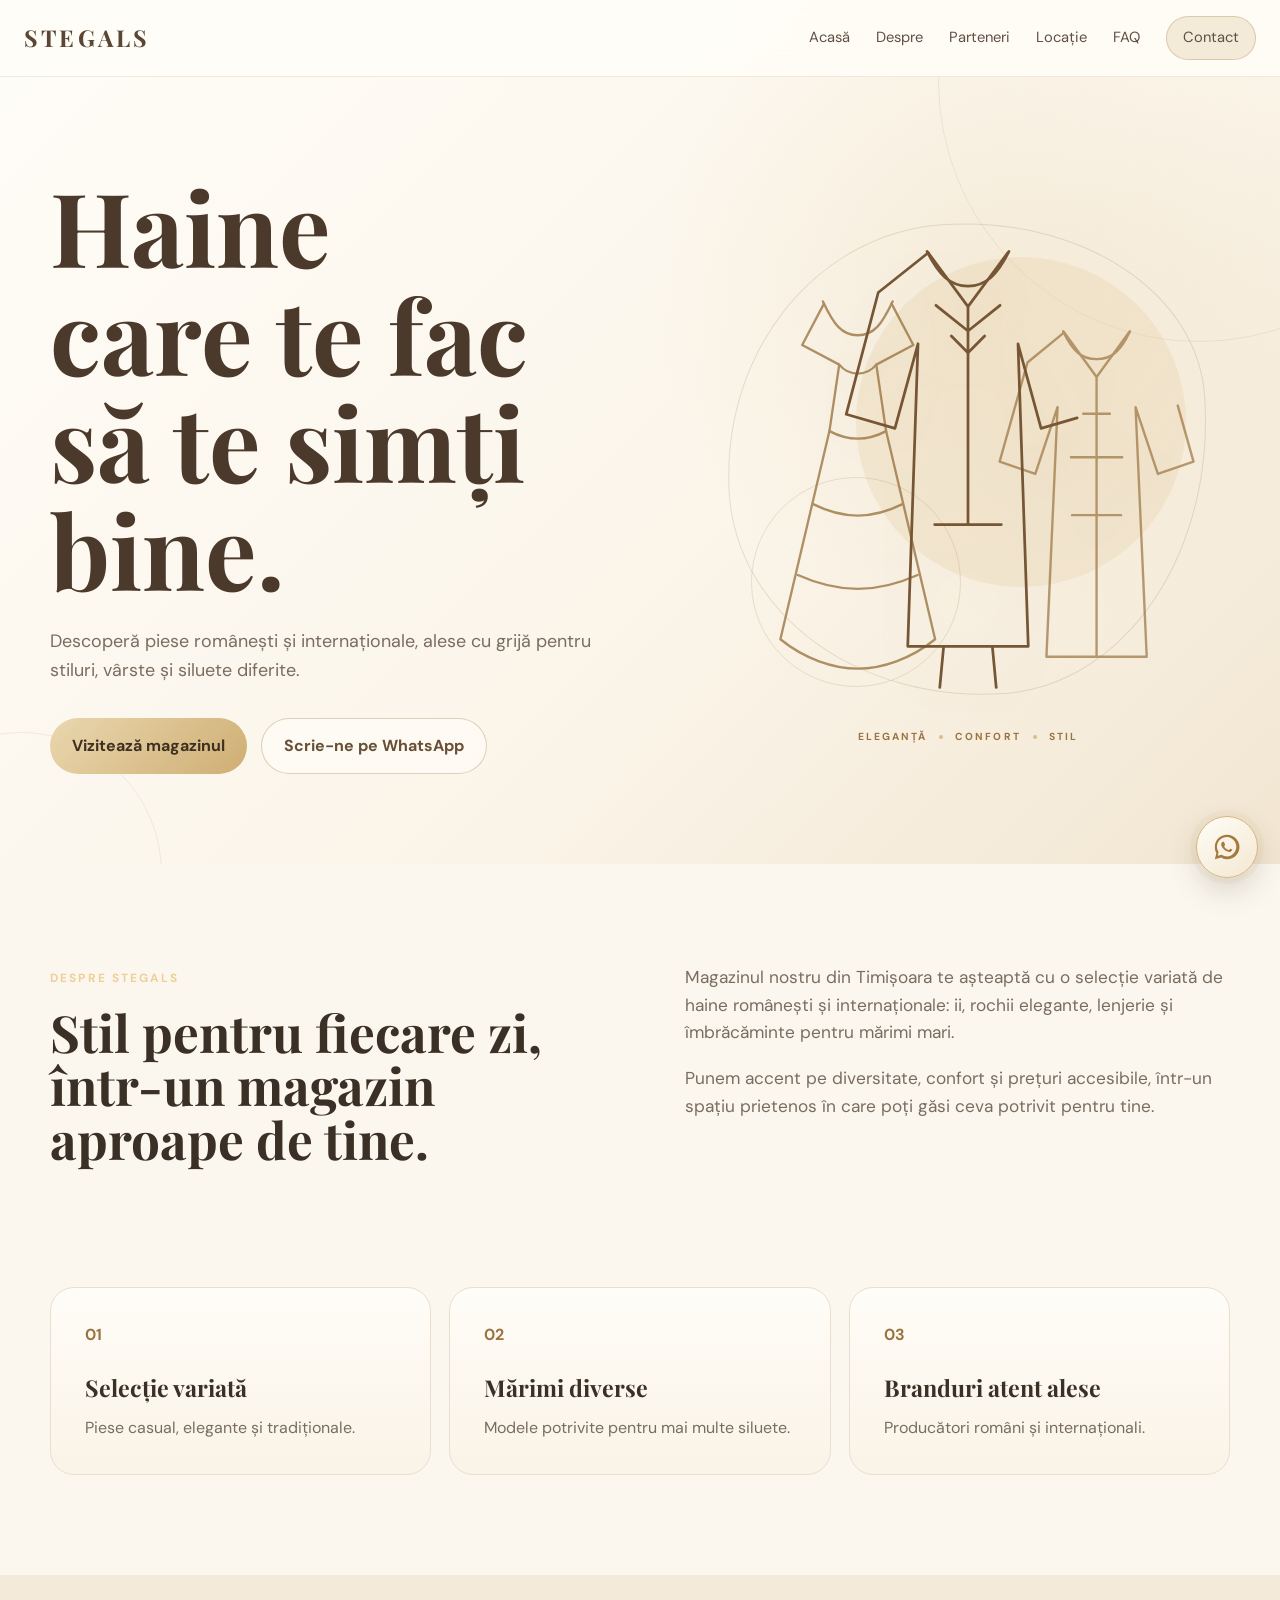
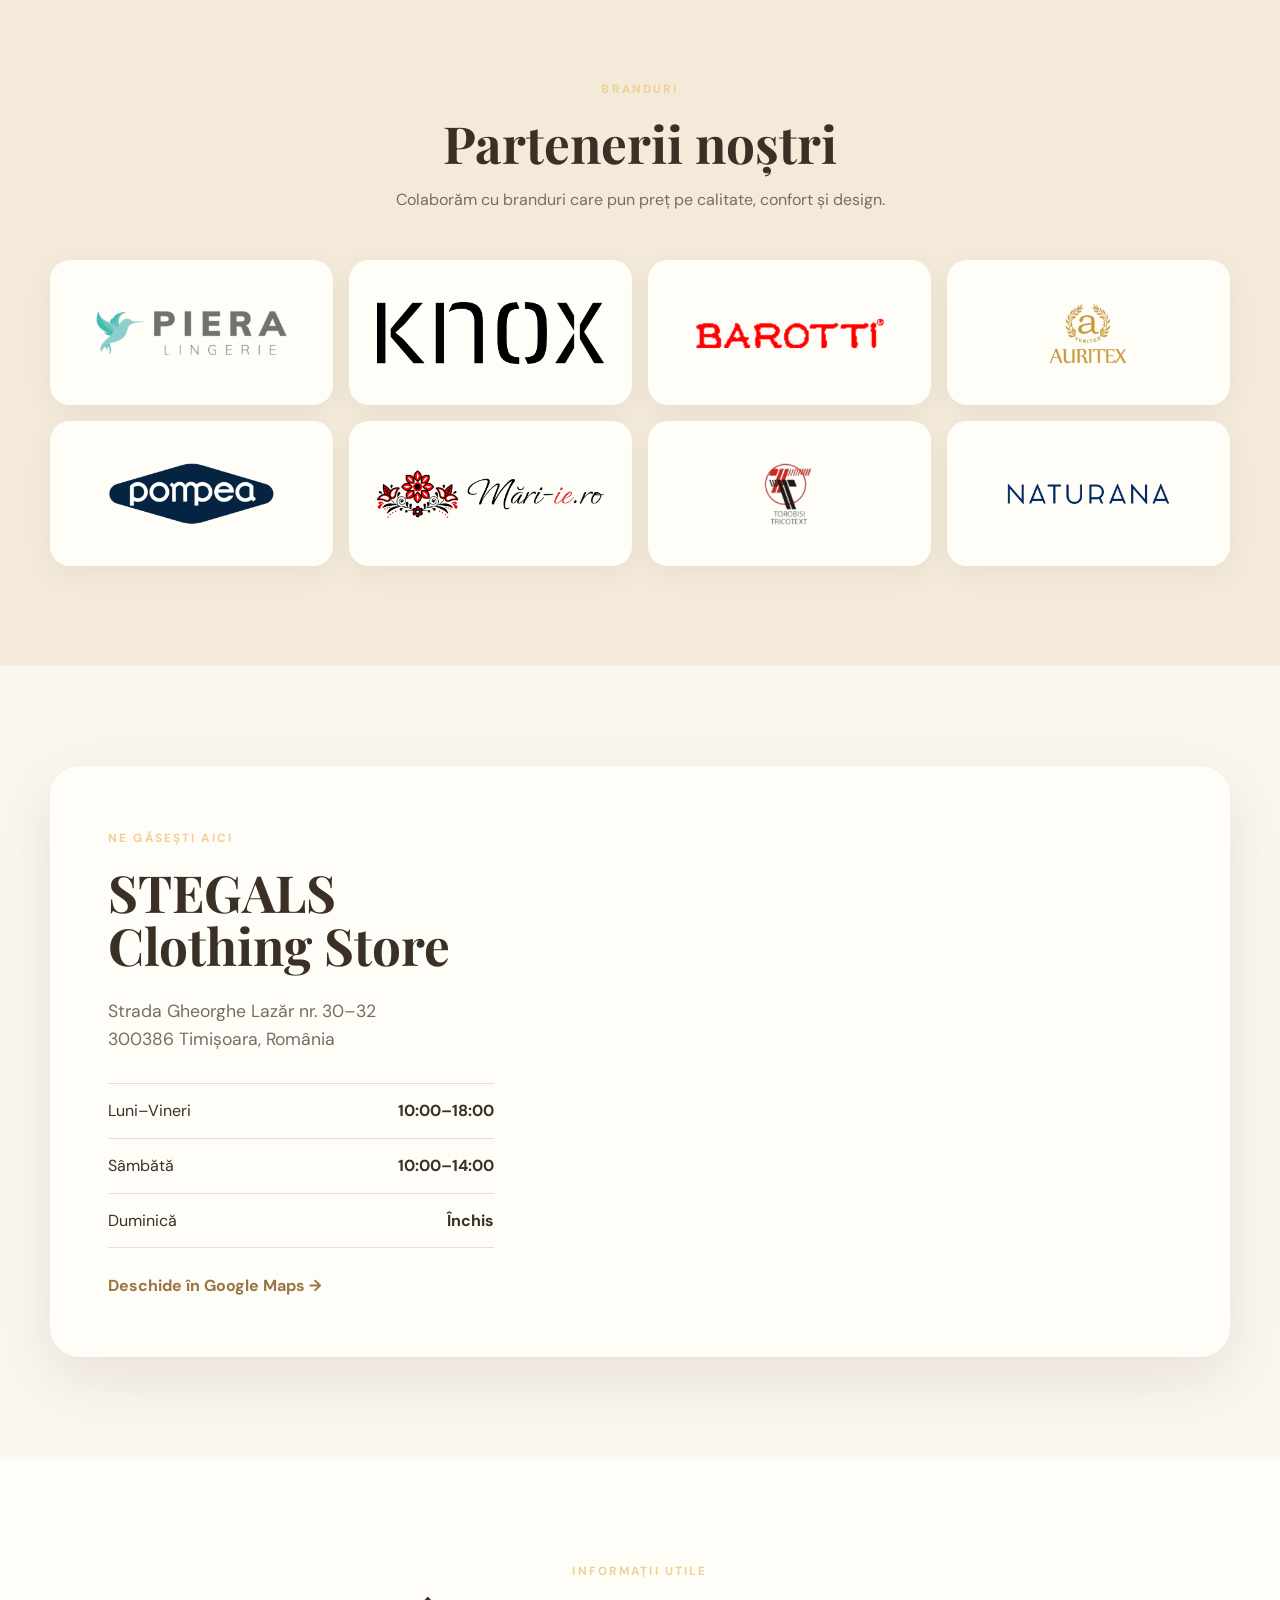
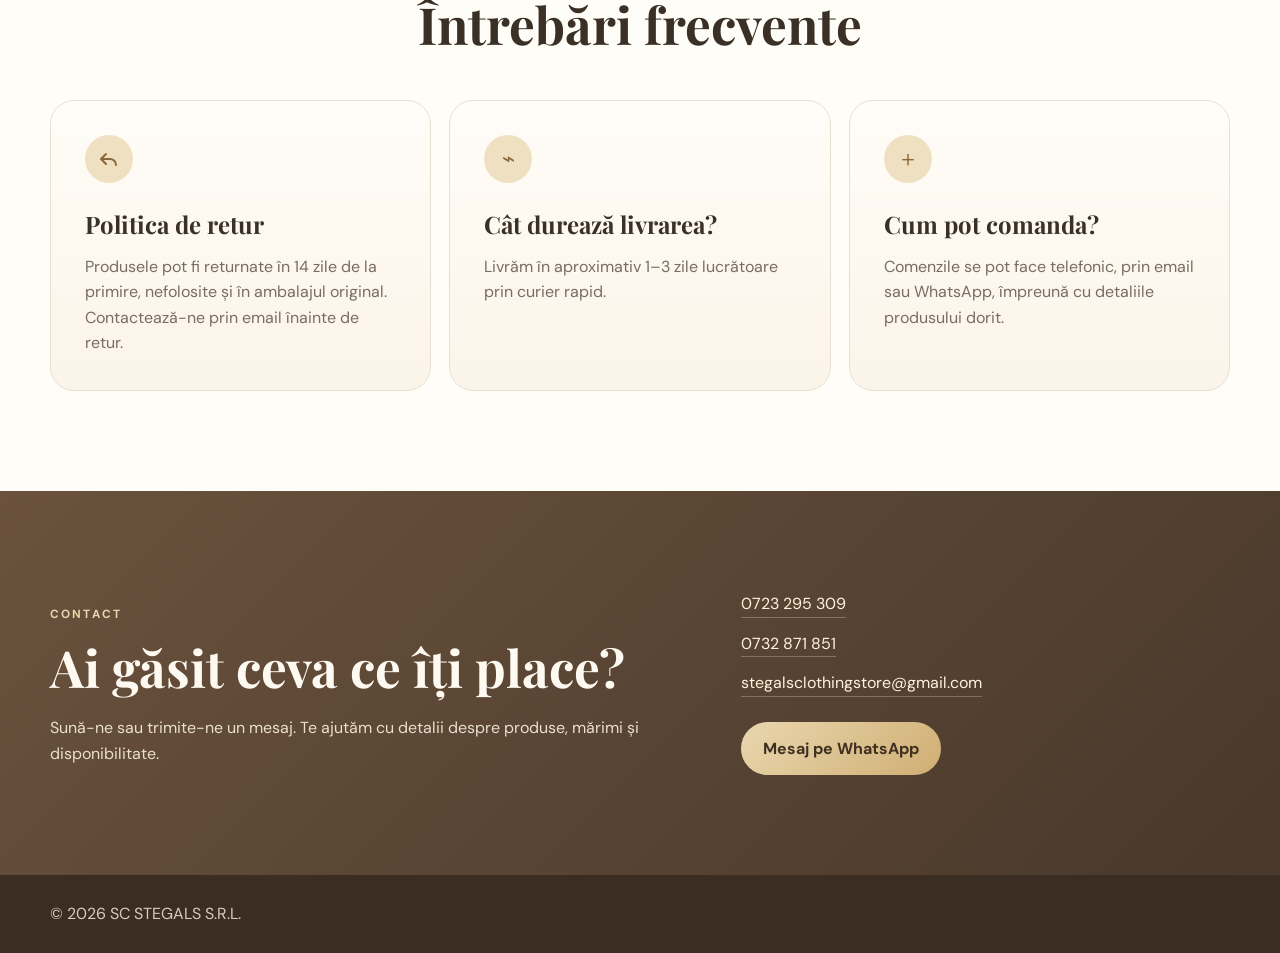
==== commit 7ca0e443: "change small return icon" ====
--- a/index.html
+++ b/index.html
@@ -131,7 +131,7 @@
       <div class="section-shell">
         <div class="section-heading centered"><span class="eyebrow dark">Informații utile</span><h2>Întrebări frecvente</h2></div>
         <div class="faq-grid">
-          <article class="faq-card"><div class="faq-icon">↩</div><h3>Politica de retur</h3><p>Produsele pot fi returnate în 14 zile de la primire, nefolosite și în ambalajul original. Contactează-ne prin email înainte de retur.</p></article>
+          <article class="faq-card"><div class="faq-icon" aria-hidden="true"><svg viewBox="0 0 24 24" focusable="false"><path d="M9 7 4 12l5 5"/><path d="M5 12h8a6 6 0 0 1 6 6"/></svg></div><h3>Politica de retur</h3><p>Produsele pot fi returnate în 14 zile de la primire, nefolosite și în ambalajul original. Contactează-ne prin email înainte de retur.</p></article>
           <article class="faq-card"><div class="faq-icon">⌁</div><h3>Cât durează livrarea?</h3><p>Livrăm în aproximativ 1–3 zile lucrătoare prin curier rapid.</p></article>
           <article class="faq-card"><div class="faq-icon">＋</div><h3>Cum pot comanda?</h3><p>Comenzile se pot face telefonic, prin email sau WhatsApp, împreună cu detaliile produsului dorit.</p></article>
         </div>
--- a/styles.css
+++ b/styles.css
@@ -1,5 +1,5 @@
 :root{--bg:#fbf7ef;--surface:#fffdf8;--text:#3b3025;--muted:#7a6d60;--line:#e9dfd1;--accent:#d8bd88;--accent-dark:#9a7440;--ink:#4b3a2b;--shadow:0 20px 60px rgba(89,67,42,.12)}
-*{box-sizing:border-box;margin:0;padding:0}html{scroll-behavior:smooth;scroll-padding-top:84px}body{font-family:'DM Sans',sans-serif;background:var(--bg);color:var(--text);line-height:1.6;transition:.3s}a{text-decoration:none;color:inherit}img{max-width:100%;display:block}.section{padding:100px 24px}.compact{padding-top:20px}.section-shell{width:min(1180px,100%);margin:auto}.navbar{position:fixed;inset:0 0 auto;z-index:1000;padding:16px 24px;background:rgba(255,253,248,.88);backdrop-filter:blur(18px);border-bottom:1px solid rgba(154,116,64,.14)}.nav-shell{width:min(1240px,100%);margin:auto;display:flex;align-items:center;gap:28px}.brand{font-family:'Playfair Display',serif;color:#5a4633;font-weight:700;font-size:1.45rem;letter-spacing:.14em}.nav-links{display:flex;align-items:center;gap:26px;margin-left:auto}.nav-links a{font-size:.92rem;color:#5f5043}.nav-links a:hover{color:var(--accent-dark)}.nav-cta{border:1px solid rgba(154,116,64,.28);padding:9px 16px;border-radius:99px;background:#f4ead8}.theme-toggle,.hamburger{border:0;background:transparent;color:#5a4633;font-size:1.25rem;cursor:pointer}.hamburger{display:none}.hero{min-height:92vh;display:flex;align-items:center;position:relative;padding:150px 24px 90px;background:url('lion.png') center/cover no-repeat;color:#fff}.hero-overlay{position:absolute;inset:0;background:linear-gradient(90deg,rgba(62,45,31,.82) 0%,rgba(83,61,42,.50) 45%,rgba(236,219,184,.10) 74%)}.hero-content{position:relative;width:min(1180px,100%);margin:auto}.eyebrow{text-transform:uppercase;letter-spacing:.18em;font-size:.74rem;font-weight:700;color:#ead6ad}.eyebrow.dark{color:var(--accent-dark)}h1,h2{font-family:'Playfair Display',serif;line-height:1.05}h1{font-size:clamp(3.4rem,8vw,6.8rem);max-width:850px;margin:22px 0 25px}.hero p{font-size:1.12rem;max-width:590px;color:#e6e2dc}.hero-actions{display:flex;gap:14px;flex-wrap:wrap;margin-top:34px}.btn{display:inline-flex;align-items:center;justify-content:center;padding:14px 22px;border-radius:99px;font-weight:700;transition:.2s}.btn:hover{transform:translateY(-2px)}.btn-primary{background:linear-gradient(135deg,#ead7af,#cfae73);color:#3f3021}.btn-secondary{border:1px solid rgba(255,250,241,.62);color:#fffaf1;background:rgba(255,255,255,.06)}.hero-note{position:absolute;right:28px;bottom:28px;font-size:.85rem;color:#ddd}.split{display:grid;grid-template-columns:1fr 1fr;gap:90px;align-items:start}.split h2,.section-heading h2,.location-card h2,.contact-panel h2{font-size:clamp(2.2rem,4vw,4rem);margin-top:16px}.intro-copy{font-size:1.08rem;color:var(--muted)}.intro-copy p+p{margin-top:18px}.highlight-grid{display:grid;grid-template-columns:repeat(3,1fr);gap:18px}.highlight-card{background:linear-gradient(180deg,#fffdf8,#faf3e7);padding:34px;border:1px solid var(--line);border-radius:24px}.highlight-card span{font-weight:700;color:var(--accent-dark)}.highlight-card h3{font-family:'Playfair Display',serif;font-size:1.45rem;margin:22px 0 8px}.highlight-card p{color:var(--muted)}.partners{background:#f4ead9}.section-heading{max-width:660px;margin-bottom:48px}.centered{text-align:center;margin-left:auto;margin-right:auto}.section-heading p{color:var(--muted);margin-top:16px}.logo-grid{display:grid;grid-template-columns:repeat(4,1fr);gap:16px}.logo-card{height:145px;border-radius:20px;background:#fffdf8;display:flex;align-items:center;justify-content:center;padding:28px;box-shadow:0 8px 30px rgba(20,15,9,.05)}.logo-card img{max-height:76px;object-fit:contain}.location-grid{display:grid;grid-template-columns:.85fr 1.15fr;min-height:560px;border-radius:30px;overflow:hidden;background:var(--surface);box-shadow:var(--shadow)}.location-card{padding:58px}.address{font-size:1.1rem;color:var(--muted);margin:24px 0 30px}.schedule{border-top:1px solid var(--line);border-bottom:1px solid var(--line);margin-bottom:25px}.schedule div{display:flex;justify-content:space-between;padding:14px 0;border-bottom:1px solid var(--line)}.schedule div:last-child{border-bottom:0}.text-link{font-weight:700;color:var(--accent-dark)}iframe{width:100%;height:100%;border:0;min-height:420px}.faq{background:var(--surface)}.faq-grid{display:grid;grid-template-columns:repeat(3,1fr);gap:18px}.faq-card{padding:34px;border:1px solid var(--line);border-radius:24px;background:linear-gradient(180deg,#fffdf8,#fbf4e9)}.faq-icon{width:48px;height:48px;border-radius:50%;display:grid;place-items:center;background:#efe0c2;color:#8b6839;font-size:1.4rem}.faq-card h3{font-family:'Playfair Display',serif;font-size:1.5rem;margin:22px 0 10px}.faq-card p{color:var(--muted)}.contact{background:linear-gradient(135deg,#6a523d,#49382b);color:#fffaf1}.contact-panel{display:grid;grid-template-columns:1fr .8fr;gap:80px;align-items:center}.contact-panel p{max-width:600px;color:#eadfce;margin-top:20px}.contact-actions{display:flex;flex-direction:column;align-items:flex-start;gap:13px}.contact-actions>a:not(.btn){color:#fff2dc;border-bottom:1px solid rgba(255,255,255,.25)}.contact-actions .btn{margin-top:12px}footer{background:#3b2d22;color:#d8cbbb;padding:26px 24px}.footer-inner{display:flex;justify-content:space-between}.whatsapp-float{position:fixed;right:22px;bottom:22px;width:58px;height:58px;border-radius:50%;display:grid;place-items:center;background:#25d366;color:#fff;font-size:1.6rem;box-shadow:0 10px 30px rgba(0,0,0,.25);z-index:999}.dark{--bg:#2c241d;--surface:#382e25;--text:#fff8eb;--muted:#d3c5b3;--line:#544536;--accent:#d9bf8e;--accent-dark:#efcf96;--ink:#251d17}.dark .partners{background:#33291f}.dark .logo-card{background:#fffaf1}.dark .faq{background:#2c241d}
+*{box-sizing:border-box;margin:0;padding:0}html{scroll-behavior:smooth;scroll-padding-top:84px}body{font-family:'DM Sans',sans-serif;background:var(--bg);color:var(--text);line-height:1.6;transition:.3s}a{text-decoration:none;color:inherit}img{max-width:100%;display:block}.section{padding:100px 24px}.compact{padding-top:20px}.section-shell{width:min(1180px,100%);margin:auto}.navbar{position:fixed;inset:0 0 auto;z-index:1000;padding:16px 24px;background:rgba(255,253,248,.88);backdrop-filter:blur(18px);border-bottom:1px solid rgba(154,116,64,.14)}.nav-shell{width:min(1240px,100%);margin:auto;display:flex;align-items:center;gap:28px}.brand{font-family:'Playfair Display',serif;color:#5a4633;font-weight:700;font-size:1.45rem;letter-spacing:.14em}.nav-links{display:flex;align-items:center;gap:26px;margin-left:auto}.nav-links a{font-size:.92rem;color:#5f5043}.nav-links a:hover{color:var(--accent-dark)}.nav-cta{border:1px solid rgba(154,116,64,.28);padding:9px 16px;border-radius:99px;background:#f4ead8}.theme-toggle,.hamburger{border:0;background:transparent;color:#5a4633;font-size:1.25rem;cursor:pointer}.hamburger{display:none}.hero{min-height:92vh;display:flex;align-items:center;position:relative;padding:150px 24px 90px;background:url('lion.png') center/cover no-repeat;color:#fff}.hero-overlay{position:absolute;inset:0;background:linear-gradient(90deg,rgba(62,45,31,.82) 0%,rgba(83,61,42,.50) 45%,rgba(236,219,184,.10) 74%)}.hero-content{position:relative;width:min(1180px,100%);margin:auto}.eyebrow{text-transform:uppercase;letter-spacing:.18em;font-size:.74rem;font-weight:700;color:#ead6ad}.eyebrow.dark{color:var(--accent-dark)}h1,h2{font-family:'Playfair Display',serif;line-height:1.05}h1{font-size:clamp(3.4rem,8vw,6.8rem);max-width:850px;margin:22px 0 25px}.hero p{font-size:1.12rem;max-width:590px;color:#e6e2dc}.hero-actions{display:flex;gap:14px;flex-wrap:wrap;margin-top:34px}.btn{display:inline-flex;align-items:center;justify-content:center;padding:14px 22px;border-radius:99px;font-weight:700;transition:.2s}.btn:hover{transform:translateY(-2px)}.btn-primary{background:linear-gradient(135deg,#ead7af,#cfae73);color:#3f3021}.btn-secondary{border:1px solid rgba(255,250,241,.62);color:#fffaf1;background:rgba(255,255,255,.06)}.hero-note{position:absolute;right:28px;bottom:28px;font-size:.85rem;color:#ddd}.split{display:grid;grid-template-columns:1fr 1fr;gap:90px;align-items:start}.split h2,.section-heading h2,.location-card h2,.contact-panel h2{font-size:clamp(2.2rem,4vw,4rem);margin-top:16px}.intro-copy{font-size:1.08rem;color:var(--muted)}.intro-copy p+p{margin-top:18px}.highlight-grid{display:grid;grid-template-columns:repeat(3,1fr);gap:18px}.highlight-card{background:linear-gradient(180deg,#fffdf8,#faf3e7);padding:34px;border:1px solid var(--line);border-radius:24px}.highlight-card span{font-weight:700;color:var(--accent-dark)}.highlight-card h3{font-family:'Playfair Display',serif;font-size:1.45rem;margin:22px 0 8px}.highlight-card p{color:var(--muted)}.partners{background:#f4ead9}.section-heading{max-width:660px;margin-bottom:48px}.centered{text-align:center;margin-left:auto;margin-right:auto}.section-heading p{color:var(--muted);margin-top:16px}.logo-grid{display:grid;grid-template-columns:repeat(4,1fr);gap:16px}.logo-card{height:145px;border-radius:20px;background:#fffdf8;display:flex;align-items:center;justify-content:center;padding:28px;box-shadow:0 8px 30px rgba(20,15,9,.05)}.logo-card img{max-height:76px;object-fit:contain}.location-grid{display:grid;grid-template-columns:.85fr 1.15fr;min-height:560px;border-radius:30px;overflow:hidden;background:var(--surface);box-shadow:var(--shadow)}.location-card{padding:58px}.address{font-size:1.1rem;color:var(--muted);margin:24px 0 30px}.schedule{border-top:1px solid var(--line);border-bottom:1px solid var(--line);margin-bottom:25px}.schedule div{display:flex;justify-content:space-between;padding:14px 0;border-bottom:1px solid var(--line)}.schedule div:last-child{border-bottom:0}.text-link{font-weight:700;color:var(--accent-dark)}iframe{width:100%;height:100%;border:0;min-height:420px}.faq{background:var(--surface)}.faq-grid{display:grid;grid-template-columns:repeat(3,1fr);gap:18px}.faq-card{padding:34px;border:1px solid var(--line);border-radius:24px;background:linear-gradient(180deg,#fffdf8,#fbf4e9)}.faq-icon{width:48px;height:48px;border-radius:50%;display:grid;place-items:center;background:#efe0c2;color:#8b6839;font-size:1.4rem}.faq-icon svg{width:24px;height:24px;display:block;fill:none;stroke:currentColor;stroke-width:2;stroke-linecap:round;stroke-linejoin:round}.faq-card h3{font-family:'Playfair Display',serif;font-size:1.5rem;margin:22px 0 10px}.faq-card p{color:var(--muted)}.contact{background:linear-gradient(135deg,#6a523d,#49382b);color:#fffaf1}.contact-panel{display:grid;grid-template-columns:1fr .8fr;gap:80px;align-items:center}.contact-panel p{max-width:600px;color:#eadfce;margin-top:20px}.contact-actions{display:flex;flex-direction:column;align-items:flex-start;gap:13px}.contact-actions>a:not(.btn){color:#fff2dc;border-bottom:1px solid rgba(255,255,255,.25)}.contact-actions .btn{margin-top:12px}footer{background:#3b2d22;color:#d8cbbb;padding:26px 24px}.footer-inner{display:flex;justify-content:space-between}.whatsapp-float{position:fixed;right:22px;bottom:22px;width:58px;height:58px;border-radius:50%;display:grid;place-items:center;background:#25d366;color:#fff;font-size:1.6rem;box-shadow:0 10px 30px rgba(0,0,0,.25);z-index:999}.dark{--bg:#2c241d;--surface:#382e25;--text:#fff8eb;--muted:#d3c5b3;--line:#544536;--accent:#d9bf8e;--accent-dark:#efcf96;--ink:#251d17}.dark .partners{background:#33291f}.dark .logo-card{background:#fffaf1}.dark .faq{background:#2c241d}
 @media(max-width:900px){.hamburger{display:block;margin-left:auto}.nav-links{display:none;position:absolute;top:72px;left:16px;right:16px;flex-direction:column;align-items:stretch;background:#fffaf2;border:1px solid var(--line);border-radius:18px;padding:18px;box-shadow:var(--shadow)}.nav-links.active{display:flex}.nav-links a{padding:8px}.theme-toggle{margin-left:8px}.split,.location-grid,.contact-panel{grid-template-columns:1fr}.highlight-grid,.faq-grid{grid-template-columns:1fr}.logo-grid{grid-template-columns:repeat(2,1fr)}.hero-note{display:none}.section{padding:76px 20px}.location-card{padding:36px}.contact-panel{gap:38px}}
 @media(max-width:560px){.navbar{padding:14px 16px}.hero{min-height:88vh;padding:130px 20px 70px}h1{font-size:3.2rem}.hero-actions{flex-direction:column;align-items:stretch}.hero-actions .btn{width:100%}.logo-grid{grid-template-columns:1fr 1fr}.logo-card{height:110px;padding:20px}.footer-inner{flex-direction:column;gap:8px}.whatsapp-float{width:52px;height:52px}}
 
